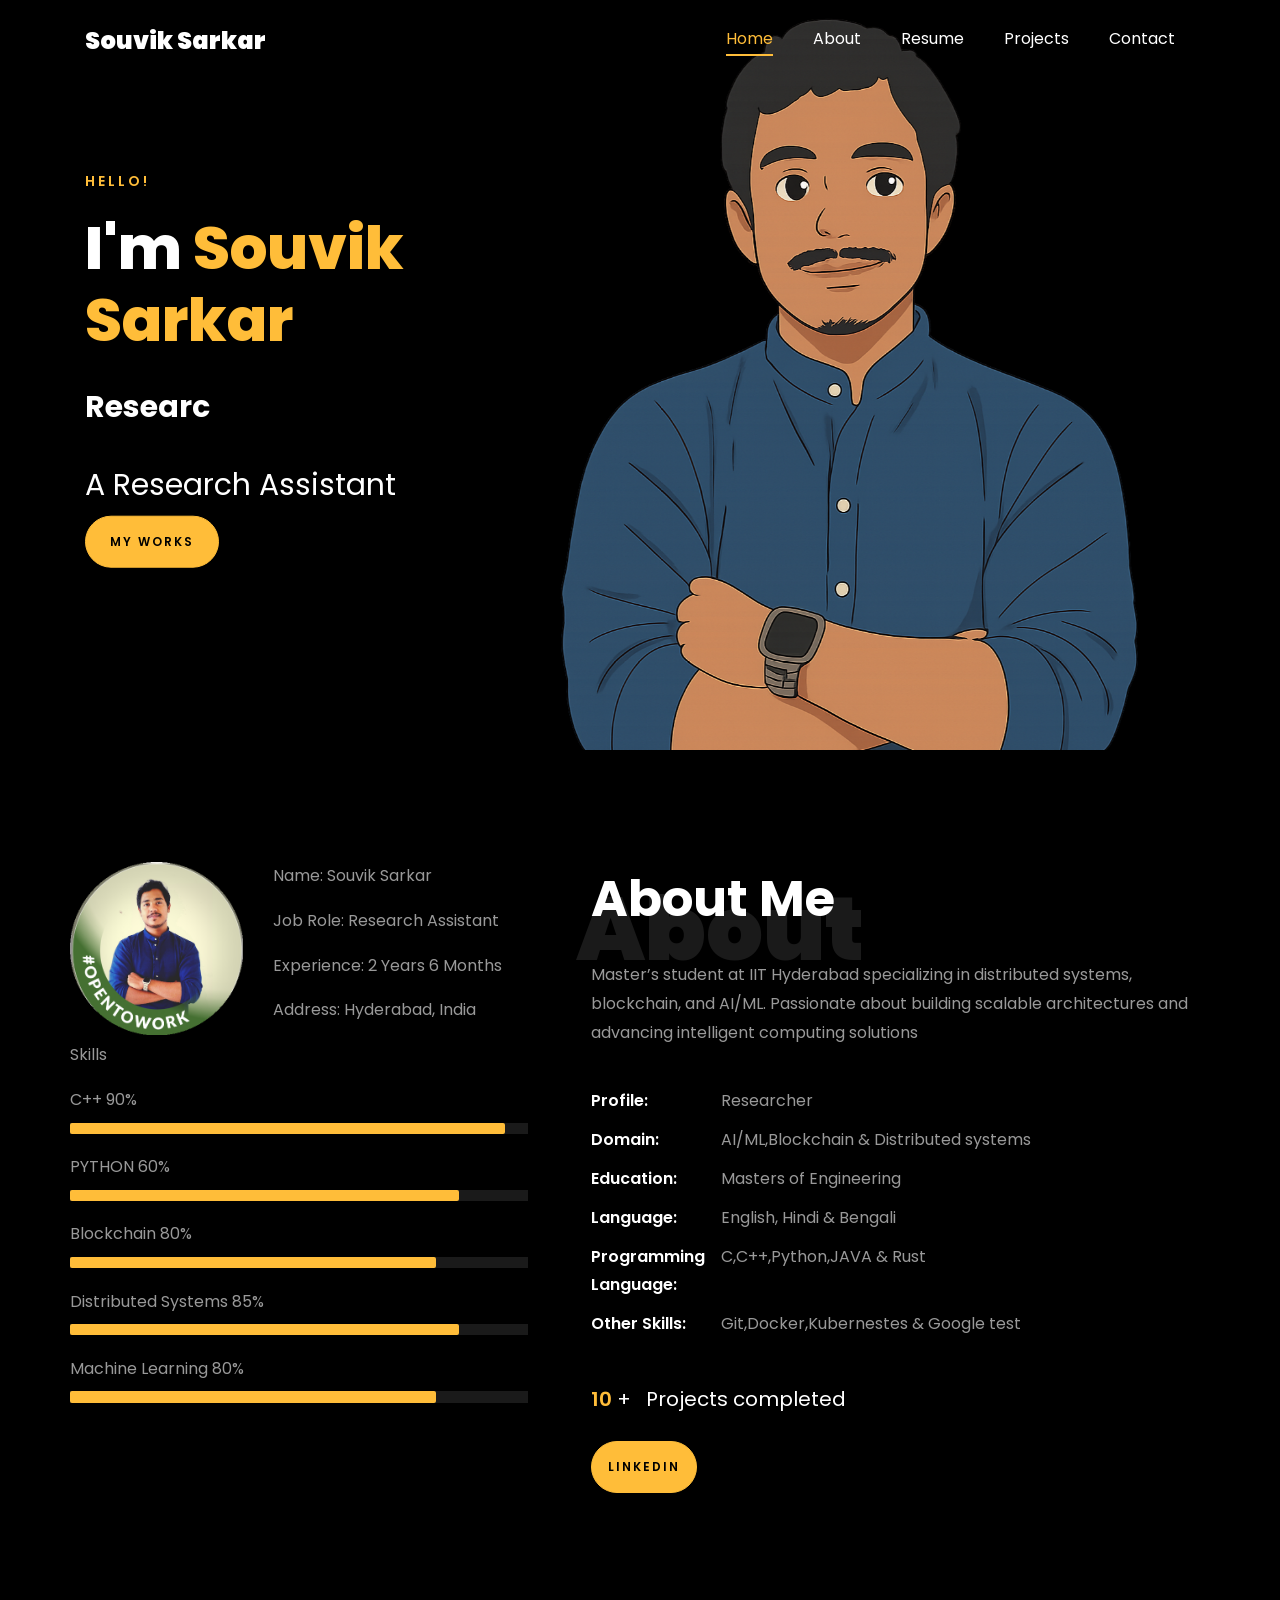
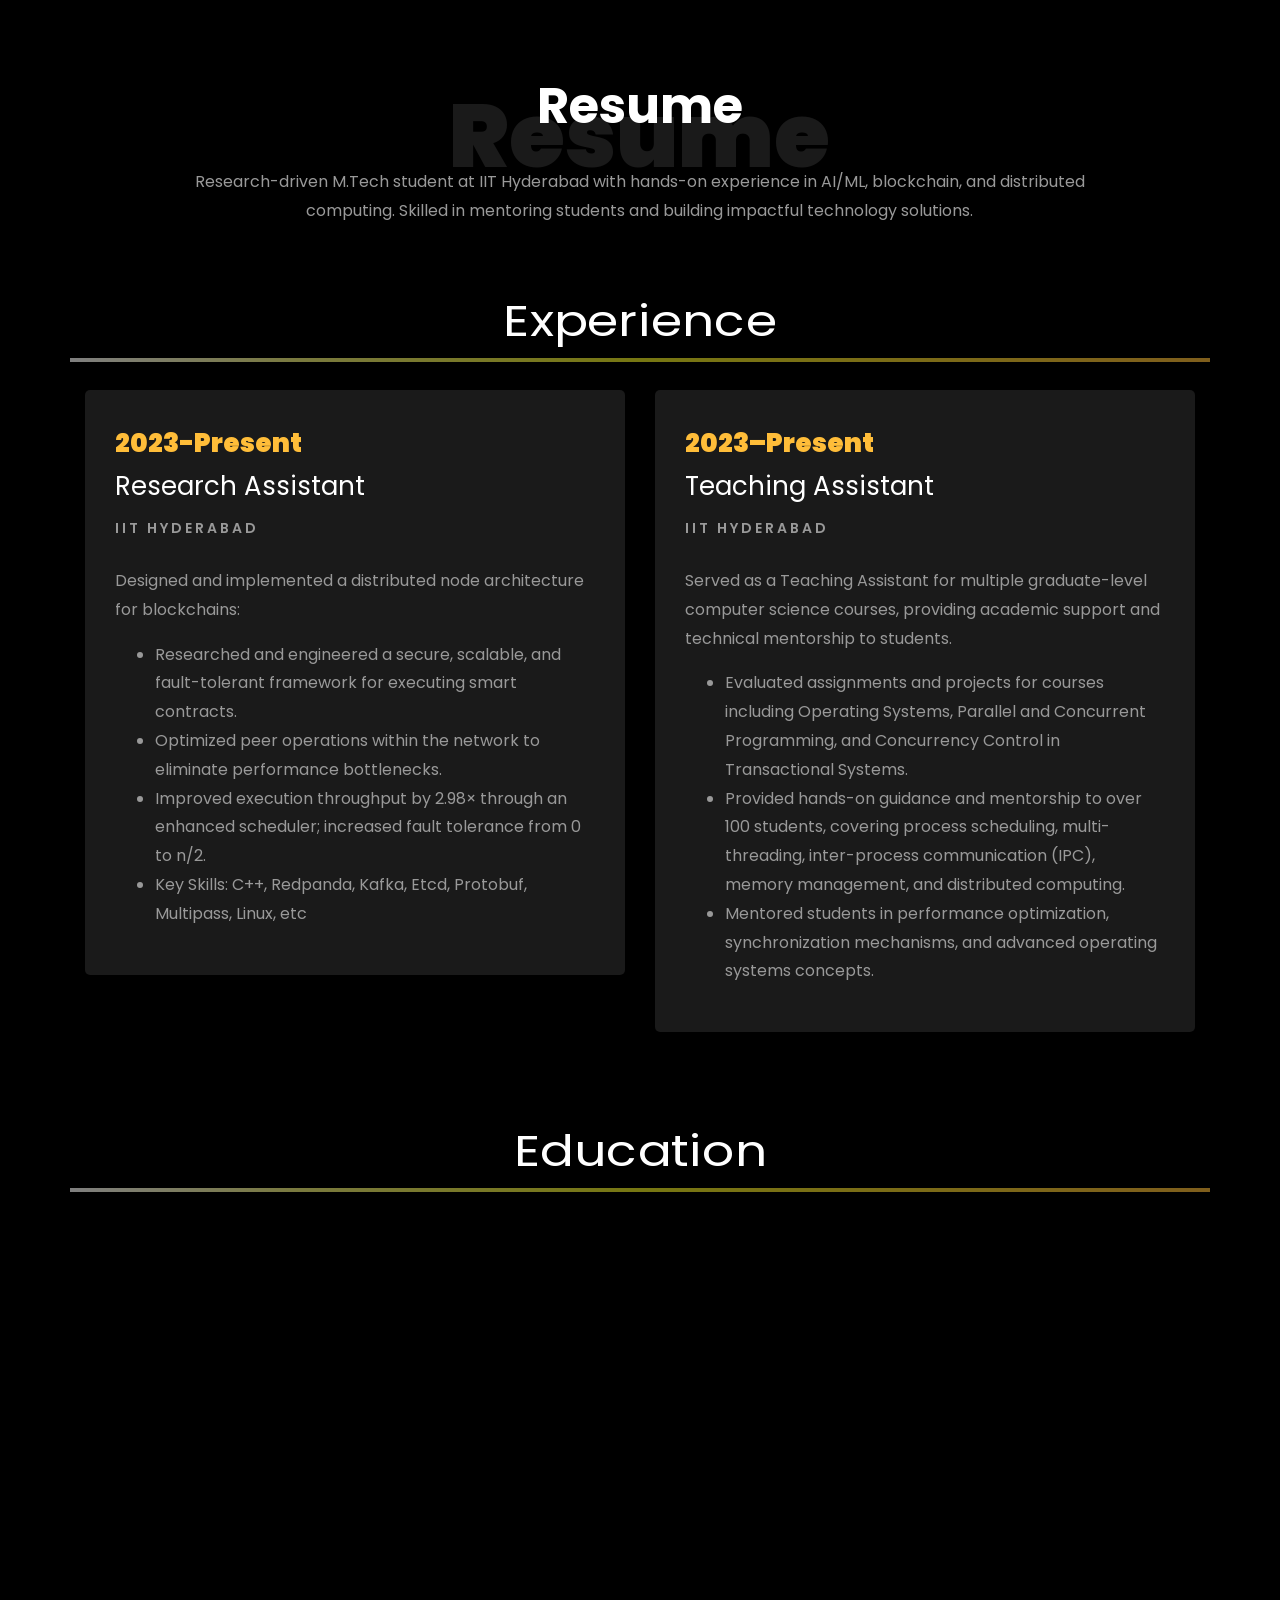
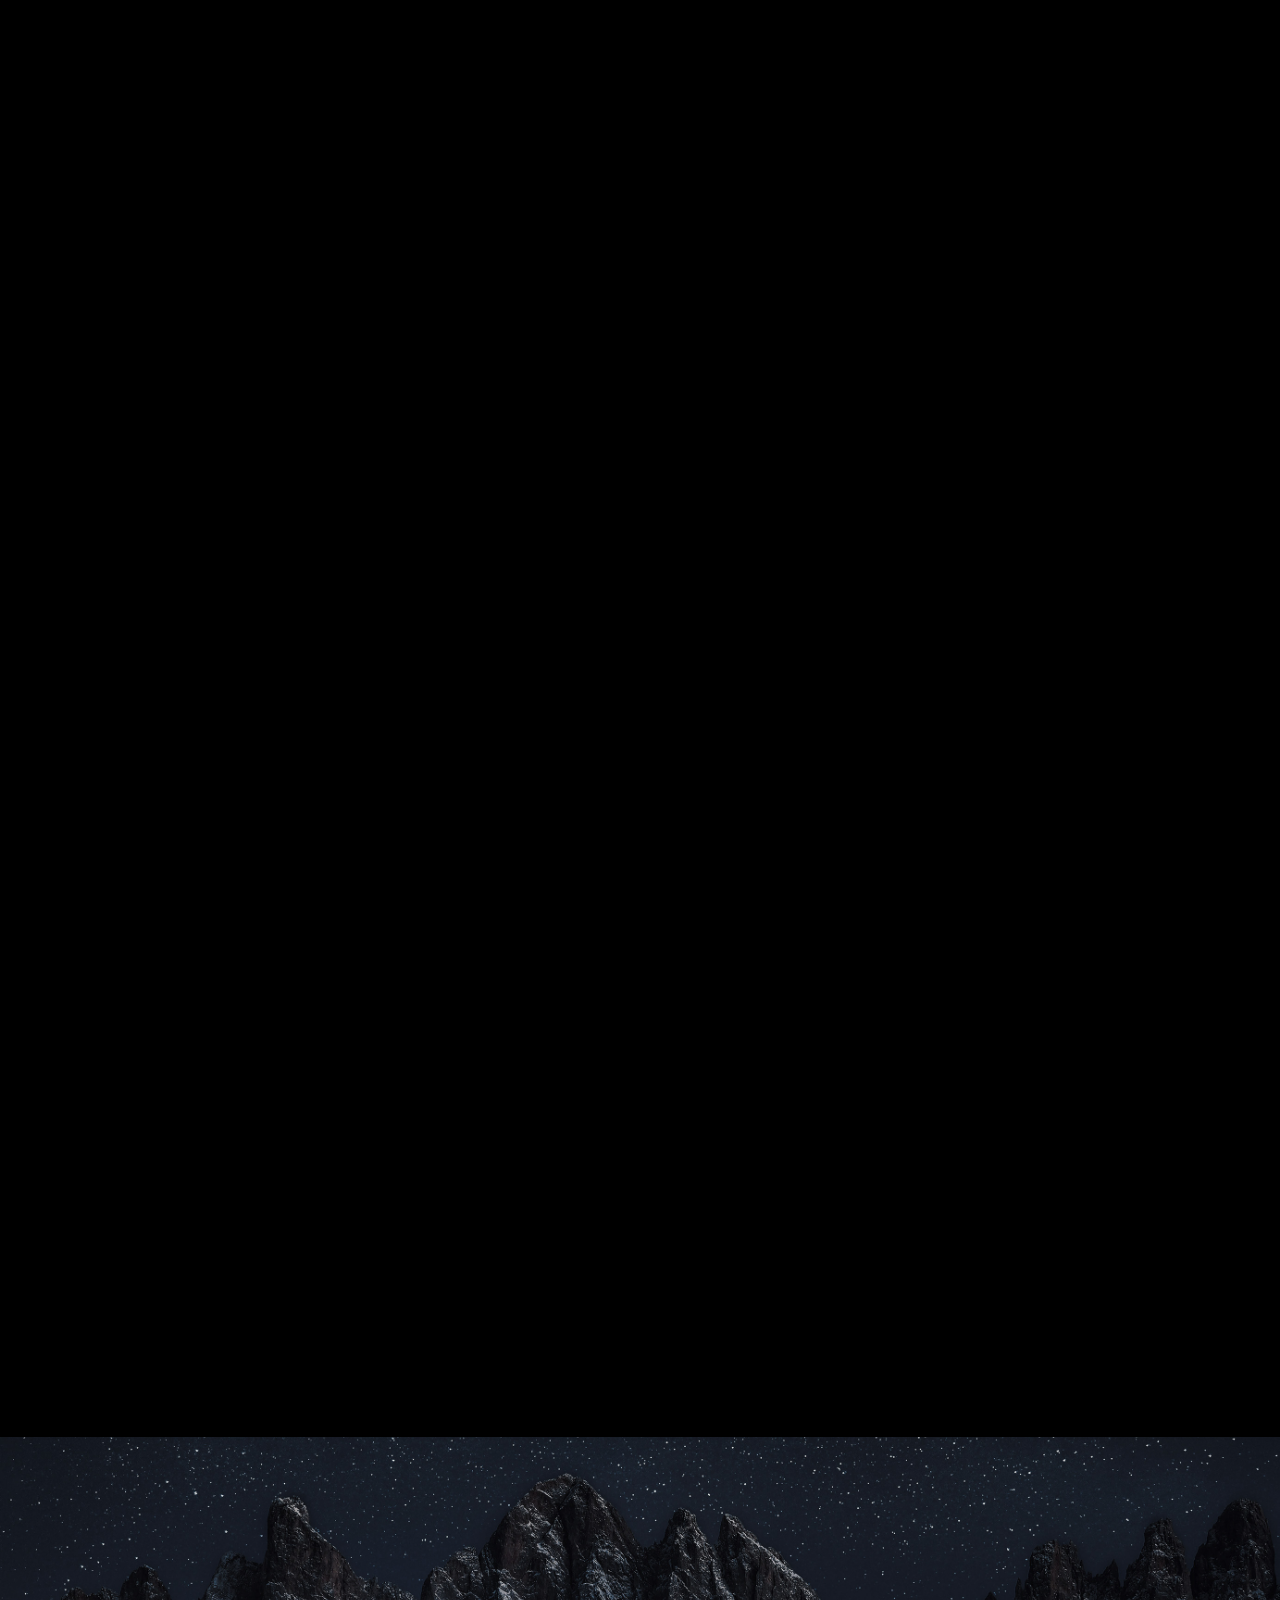
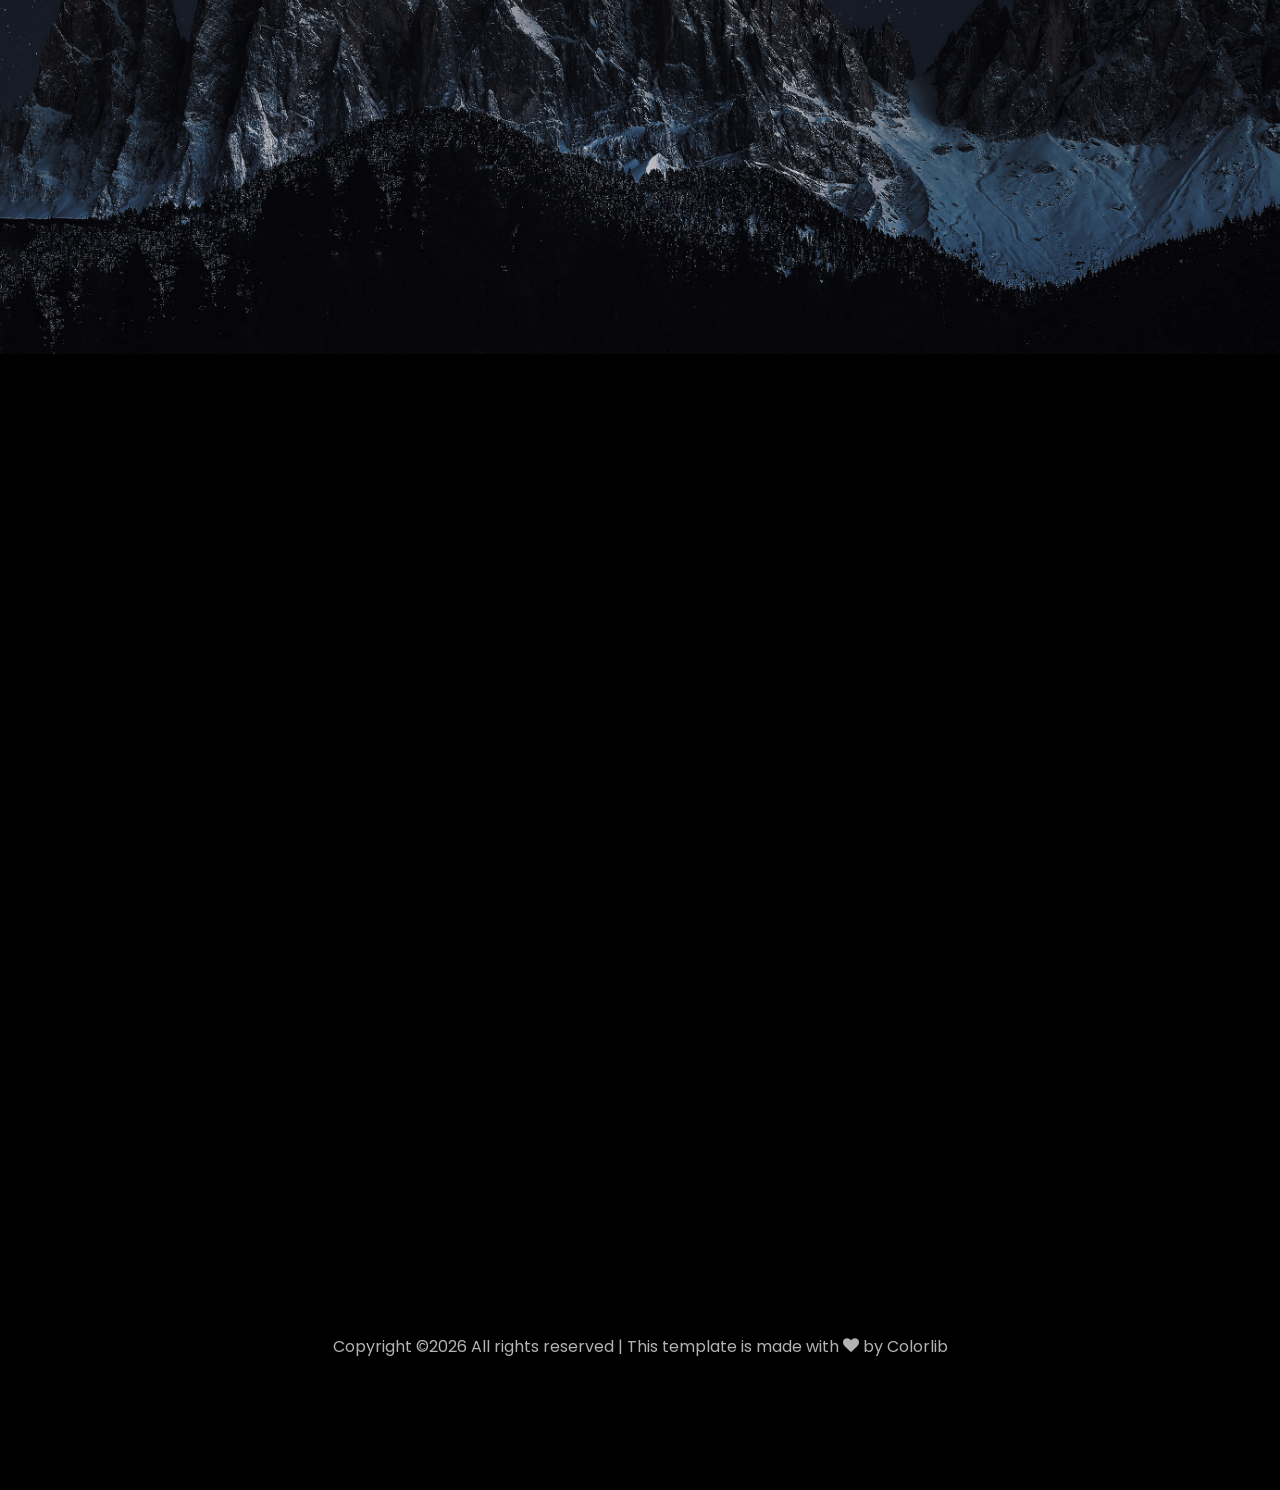
==== index.html @ 5711fe73 "initial commit" ====
<!DOCTYPE html>
<html lang="en">
  <head>
    <title>Rishabh Mishra Portfolio</title>
    <meta charset="utf-8">
    <meta name="viewport" content="width=device-width, initial-scale=1, shrink-to-fit=no">
    
    <link href="https://fonts.googleapis.com/css?family=Poppins:100,200,300,400,500,600,700,800,900" rel="stylesheet">

    <link rel="stylesheet" href="css/open-iconic-bootstrap.min.css">
    <link rel="stylesheet" href="css/animate.css">
    
    <link rel="stylesheet" href="css/owl.carousel.min.css">
    <link rel="stylesheet" href="css/owl.theme.default.min.css">
    <link rel="stylesheet" href="css/magnific-popup.css">

    <link rel="stylesheet" href="css/aos.css">

    <link rel="stylesheet" href="css/ionicons.min.css">
    
    <link rel="stylesheet" href="css/flaticon.css">
    <link rel="stylesheet" href="css/icomoon.css">
    <link rel="stylesheet" href="css/style.css">



<style>

/*======================================
//--//-->   ABOUT
======================================*/

.about-mf .box-shadow-full {
  padding-top: 4rem;
  padding-bottom: 4rem;
}

.about-mf .about-img {
  margin-bottom: 2rem;
}

.about-mf .about-img img {
  margin-left: 10px;
}


.skill-mf .progress {
  /* background-color: #cde1f8; */
  margin: .5rem 0 1.2rem 0;
  border-radius: 0;
  height: .7rem;
}

.skill-mf .progress .progress-bar {
  height: .7rem;
  background-color: #ffbd39;
}


/* Animation styles */
#typing-animation {
  position: relative;
  font-size: 30px;
  font-weight: bold;
  color: rgb(255, 255, 255);
  overflow: hidden;
  white-space: nowrap;
  animation: typing 3s steps(20, end) infinite;
}

#typing-animation:before {
  content: "";
  /* position: absolute; */
  top: 0;
  left: 0;
  width: 0;
  height: 100%;
  background-color: #ccc;
  animation: typing-cursor 0.5s ease-in-out infinite;
}

@keyframes typing {
  from {
    width: 0;
  }
  to {
    width: 100%;
  }
}

@keyframes typing-cursor {
  from {
    width: 5px;
  }
  to {
    width: 0;
  }
}


/* project image zoom effect */

.zoom-effect {
  overflow: hidden;
  transition: transform 0.3s ease-out;
}

.zoom-effect:hover {
  transform: scale(1.1);
}


</style>


  </head>
  <body data-spy="scroll" data-target=".site-navbar-target" data-offset="300">
	  
	  
    <nav class="navbar navbar-expand-lg navbar-dark ftco_navbar ftco-navbar-light site-navbar-target" id="ftco-navbar">
	    <div class="container">
	      <a class="navbar-brand" href="index.html">Souvik Sarkar</a>
	      <button class="navbar-toggler js-fh5co-nav-toggle fh5co-nav-toggle" type="button" data-toggle="collapse" data-target="#ftco-nav" aria-controls="ftco-nav" aria-expanded="false" aria-label="Toggle navigation">
	        <span class="oi oi-menu"></span> Menu
	      </button>

	      <div class="collapse navbar-collapse" id="ftco-nav">
	        <ul class="navbar-nav nav ml-auto">
	          <li class="nav-item"><a href="#home-section" class="nav-link"><span>Home</span></a></li>
	          <li class="nav-item"><a href="#about-section" class="nav-link"><span>About</span></a></li>
	          <li class="nav-item"><a href="#resume-section" class="nav-link"><span>Resume</span></a></li>
	          <li class="nav-item"><a href="#project-section" class="nav-link"><span>Projects</span></a></li>
	          <li class="nav-item"><a href="#contact-section" class="nav-link"><span>Contact</span></a></li>
	        </ul>
	      </div>
	    </div>
	  </nav>
	  <section id="home-section" class="hero">
		  <div class="home-slider  owl-carousel">
	       <div class="slider-item ">
	      	<div class="overlay"></div>
	         <div class="container">
	          <div class="row d-md-flex no-gutters slider-text align-items-end justify-content-end" data-scrollax-parent="true">
	          	<div class="one-third js-fullheight order-md-last img" style="background-image:url(images/de61e42d-cf0a-4b4a-b64c-a668945ed99e.png);">
	          	 <div class="overlay"></div>
	          	</div>
		          <div class="one-forth d-flex  align-items-center ftco-animate" data-scrollax=" properties: { translateY: '70%' }">
		          	<div class="text">
		          		<span class="subheading">Hello!</span>
			            <h1 class="mb-4 mt-3">I'm <span>Souvik Sarkar</span></h1>

						<!-- Element to contain animated typing -->
						<span id="typing-animation"></span>

						<script>

						// Initialize the typing animation
						const typingAnimationElement = document.getElementById('typing-animation');

						// Create an array of typing text
						const typingTexts = [
						'Student  ',
						'Researcher  ',
						'Teacher   ',
						];

						// Create a function to display the typing animation for a given text
						function playTypingAnimation(text) {
						// Loop through each character and add it to the element
						for (let i = 0; i < text.length; i++) {
							setTimeout(() => {
							typingAnimationElement.textContent += text[i];
							}, i * 200); // Increase the delay to slow down the typing animation
						}

						// Once the animation is complete, reset the text and start over
						setTimeout(() => {
							typingAnimationElement.textContent = '';
							playTypingAnimation(typingTexts[(typingTexts.indexOf(text) + 1) % typingTexts.length]);
						}, text.length * 200);
						}

						// Start the typing animation loop
						playTypingAnimation(typingTexts[0]);

						</script>

						<br>
						<br>
			            <h2>A Research Assistant</h2>
						<!-- <h2 class="d-flex" style="margin-bottom: 0">With over 5 years of experience</h2> -->
						<!-- <br> -->
			            <p><a href="https://github.com/Souvik708" class="btn btn-primary py-3 px-4">My works</a></p>
		            </div>
		          </div>
	        	</div>
	        </div>
	      </div>
		</div>
    </section>



    <section class="ftco-about img ftco-section ftco-no-pb" id="about-section">
    	<div class="container">
			<div class="row">
				<div class="row d-flex align-items-stretch">
				<!-- <div class="row d-flex"> -->
					<div class="col-md-6 col-lg-5 d-flex">
						<div class="img-about img d-flex align-items-stretch">
							<div class="overlay">
								<div class="row">
									<div class="col-sm-6 col-md-5">
									  <div class="about-img">
										<img src="images/circular_output.png" class="img-fluid rounded b-shadow-a" alt="">
									  </div>
									</div>
									<!-- Details next to profile image -->
									<div class="col-sm-6 col-md-7">
									  <div class="about-info">
										<p><span class="title-s">Name: </span> <span>Souvik Sarkar</span></p>
										<p><span class="title-s">Job Role: </span> <span>Research Assistant</span></p>
										<p><span class="title-s">Experience: </span> <span>2 Years 6 Months</span></p>
										<p><span class="title-s">Address: </span> <span>Hyderabad, India</span></p>
									  </div>
									</div>
								  </div>

								<div class="skill-mf">
									<p class="title-s">Skills</p>
									<span>C++</span> <span class="pull-right">90%</span>
									<div class="progress">
										<div class="progress-bar" role="progressbar" style="width: 95%;" aria-valuenow="95" aria-valuemin="0"
											aria-valuemax="100"></div>
									</div>
									
									<span>PYTHON</span> <span class="pull-right">60%</span>
									<div class="progress">
										<div class="progress-bar" role="progressbar" style="width: 85%" aria-valuenow="85" aria-valuemin="0"
											aria-valuemax="100"></div>
									</div>
									
									<span>Blockchain</span> <span class="pull-right">80%</span>
									<div class="progress">
										<div class="progress-bar" role="progressbar" style="width: 80%" aria-valuenow="90" aria-valuemin="0"
											aria-valuemax="100"></div>
									</div>
									
									<span>Distributed Systems</span> <span class="pull-right">85%</span>
									<div class="progress">
										<div class="progress-bar" role="progressbar" style="width: 85%" aria-valuenow="85" aria-valuemin="0"
											aria-valuemax="100"></div>
									</div>
									
									<span>Machine Learning</span> <span class="pull-right">80%</span>
									<div class="progress">
										<div class="progress-bar" role="progressbar" style="width: 80%" aria-valuenow="80" aria-valuemin="0"
											aria-valuemax="100"></div>
									</div>
								</div>
							</div>
						</div>
					</div>
					
					<div class="col-md-6 col-lg-7 pl-lg-5 pb-5">
						<div class="row justify-content-start pb-3">
							<div class="col-md-12 heading-section ftco-animate">
								
								<h1 class="big">About</h1>
								<h2 class="mb-4">About Me</h2>
								
								<p>Master’s student at IIT Hyderabad specializing in distributed systems, blockchain, and AI/ML. 
									Passionate about building scalable architectures and advancing intelligent computing solutions</p>
								<ul class="about-info mt-4 px-md-0 px-2">
									<li class="d-flex"><span>Profile:</span> <span>Researcher </span></li>
									<li class="d-flex"><span>Domain:</span> <span>AI/ML,Blockchain &amp; Distributed systems</span></li>
									<li class="d-flex"><span>Education:</span> <span>Masters of Engineering</span></li>
									<li class="d-flex"><span>Language:</span> <span>English, Hindi &amp; Bengali</span></li>
									<li class="d-flex"><span>Programming Language:</span> <span>C,C++,Python,JAVA &amp; Rust</span></li>
									<li class="d-flex"><span>Other Skills:</span> <span>Git,Docker,Kubernestes &amp; Google test</span></li>
									<!-- <li class="d-flex"><span>Interest:</span> <span>Traveling, Travel Photography, Teaching</span></li> -->
									
								</ul>
							</div>
						</div>


						<div class="counter-wrap ftco-animate d-flex mt-md-3">
							<div class="text">
								<p class="mb-4">
									<span class="number" data-number="30">0</span> <span>+</span>
									<span>&nbsp; Projects completed</span>
								</p>
								<p><a href="https://www.linkedin.com/in/rishabhnmishra/" class="btn btn-primary py-3 px-3">LinkedIn</a></p>
							</div>
						</div>
					</div>
				</div>
			</div>
		</div>
    </section>



	
    <section class="ftco-section ftco-no-pb" id="resume-section">
    	<div class="container">
    		<div class="row justify-content-center pb-5">
          <div class="col-md-10 heading-section text-center ftco-animate">
          	<h1 class="big big-2">Resume</h1>
            <h2 class="mb-4">Resume</h2>
            <p>Research-driven M.Tech student at IIT Hyderabad with hands-on experience in AI/ML, blockchain, and distributed computing. Skilled in mentoring students and building impactful technology solutions.</p>
          </div>
        </div>

		<div class="row">
			<h1 class="big-4">Experience</h1>
			<div class="underline"></div>
		</div>
		<br>
		
		<div class="row">
				<div class="col-md-6">
					<div class="resume-wrap ftco-animate">
						<span class="date">2023-Present</span>
						<h2>Research Assistant</h2>
						<span class="position">IIT Hyderabad</span>
						<p class="mt-4">Designed and implemented a distributed node architecture for blockchains: 
							<ul>
								<li>Researched and engineered a secure, scalable, and fault-tolerant framework for executing smart contracts.</li>
								<li>Optimized peer operations within the network to eliminate performance bottlenecks.</li>
								<li>Improved execution throughput by 2.98× through an enhanced scheduler; increased fault tolerance from 0 to n/2.</li>
								<li>Key Skills: C++, Redpanda, Kafka, Etcd, Protobuf, Multipass, Linux, etc</li>
							</ul>
						</p>
					</div>

				</div>

				<div class="col-md-6">
					<div class="resume-wrap ftco-animate">
						<span class="date">2023–Present</span>
						<h2>Teaching Assistant</h2>
						<span class="position">IIT Hyderabad</span>
						<p class="mt-4">
						  Served as a Teaching Assistant for multiple graduate-level computer science courses, providing academic support and technical mentorship to students.
						  <ul>
							<li>Evaluated assignments and projects for courses including Operating Systems, Parallel and Concurrent Programming, and Concurrency Control in Transactional Systems.</li>
							<li>Provided hands-on guidance and mentorship to over 100 students, covering process scheduling, multi-threading, inter-process communication (IPC), memory management, and distributed computing.</li>
							<li>Mentored students in performance optimization, synchronization mechanisms, and advanced operating systems concepts.</li>
						  </ul>
						</p>
					  </div>

				</div>
			</div>

		<br>
		<br>

		<div class="row">
			<h1 class="big-4">Education</h1>
			<div class="underline"></div>
		</div>
		<br>
		
			<div class="row">
    			<div class="col-md-6">
    				<div class="resume-wrap ftco-animate">
    					<span class="date">2023-Present</span>
    					<h2>Master of Engineering</h2>
    					<span class="position">IIT Hyderabad</span>
    					<p class="mt-4">Grade: 8.56</p>
    				</div>
    			</div>

    			<div class="col-md-6">
    				<div class="resume-wrap ftco-animate">
    					<span class="date">2018-2022</span>
    					<h2>Bachelor of Engineering</h2>
    					<span class="position">College of Engineering and Management,Kolaghat</span>
    					<p class="mt-4">Grade: 8.81</p>
    				</div>
				</div>
    		</div>

    		<div class="row justify-content-center mt-5">
    			<div class="col-md-6 text-center ftco-animate">
    				<p><a href="https://drive.google.com/drive/u/0/folders/1ifLXo5T909lkzysosNxT42clPBA8Pxtm" class="btn btn-primary py-4 px-5">Download CV</a></p>
    			</div>
    		</div>
    	</div>
    </section>

   

    <section class="ftco-section" id="project-section">
      <div class="container">
        <div class="row justify-content-center mb-5 pb-5">
          <div class="col-md-7 heading-section text-center ftco-animate">
            <h1 class="big big-2">Projects</h1>
            <h2 class="mb-4">Projects</h2>
            <p>Below are the sample Data Analytics projects on SQL, Python, Power BI & ML.</p>
          </div>
        </div>
        <div class="row d-flex">
          <div class="col-md-4 d-flex ftco-animate">
          	<div class="blog-entry justify-content-end">
              <a href="https://github.com/rishabhnmishra/SQL_Music_Store_Analysis/blob/main/Music_Store_Query.sql" class="block-20 zoom-effect" style="background-image: url('images/proj_1.jpg');">
              </a>
              <div class="text mt-3 float-right d-block">

                <h3 class="heading"><a href="https://github.com/rishabhnmishra/SQL_Music_Store_Analysis/blob/main/Music_Store_Query.sql">Digital Music Store Data Analysis using SQL</a></h3>
                <p>Analyzed music store data using advanced SQL queires to identify gaps and increase the business growth.</p>
              </div>
            </div>
          </div>
          <div class="col-md-4 d-flex ftco-animate">
          	<div class="blog-entry justify-content-end">
              <a href="https://github.com/rishabhnmishra/Python_Diwali_Sales_Analysis/blob/main/Diwali_Sales_Analysis.ipynb" class="block-20 zoom-effect" style="background-image: url('images/proj_2.jpg');">
              </a>
              <div class="text mt-3 float-right d-block">

                <h3 class="heading"><a href="https://github.com/rishabhnmishra/Python_Diwali_Sales_Analysis/blob/main/Diwali_Sales_Analysis.ipynb">Data Analysis using Python Project for Beginners</a></h3>
                <p>Performed exploratory data analysis on diwali sales data using Python to improve the customer experience.</p>
              </div>
            </div>
          </div>
          <div class="col-md-4 d-flex ftco-animate">
          	<div class="blog-entry">
              <a href="https://github.com/rishabhnmishra/Madhav_Store_Analysis_PowerBI/blob/main/Madhav%20Store%20dashboard.jpg" class="block-20 zoom-effect" style="background-image: url('images/proj_3.jpg');">
              </a>
              <div class="text mt-3 float-right d-block">

                <h3 class="heading"><a href="https://github.com/rishabhnmishra/Madhav_Store_Analysis_PowerBI/blob/main/Madhav%20Store%20dashboard.jpg">Power BI Sales dashboard Project for Beginners</a></h3>
                <p>Designed a power bi dashboard for Madhav Store to track and analyze the online sales data acorss India.</p>
              </div>
            </div>
          </div>
        </div>
	<br>
		<!-- added justify-content-center to center align the last two projects -->
		<div class="row d-flex justify-content-center">  
			<div class="col-md-4 d-flex ftco-animate">
				<div class="blog-entry justify-content-end">
				<a href="https://github.com/rishabhnmishra/sales_forecasting/tree/main" class="block-20 zoom-effect" style="background-image: url('images/proj_4.jpg');">
				</a>
				<div class="text mt-3 float-right d-block">
  
				  <h3 class="heading"><a href="https://github.com/rishabhnmishra/sales_forecasting/tree/main">Sales Forecast- Time Series Forecasting</a></h3>
				  <p>Used multiple machine learning models to forecast sales (retail store) and performed time series analysis.</p>
				</div>
			  </div>
			</div>
			<div class="col-md-4 d-flex ftco-animate">
				<div class="blog-entry justify-content-end">
				<a href="https://github.com/rishabhnmishra/customer_segmentation/blob/main/Customer_Segmentation-final.ipynb" class="block-20 zoom-effect" style="background-image: url('images/proj_5.jpg');">
				</a>
				<div class="text mt-3 float-right d-block">
  
				  <h3 class="heading"><a href="https://github.com/rishabhnmishra/customer_segmentation/blob/main/Customer_Segmentation-final.ipynb">Customer Segmentation using clustering model</a></h3>
				  <p>Developed a ML model to give various recommendations of financial products &amp; services on target customer groups.</p>
				</div>
			  </div>
			</div>
		 </div>
	  </div>
    </section>

	<section class="ftco-section ftco-no-pt ftco-no-pb ftco-counter img" id="section-counter">
      <div class="container">
		<div class="row d-md-flex align-items-center">
          <div class="col-md d-flex justify-content-center counter-wrap ftco-animate">
            <div class="block-18">
              <div class="text">
                <strong class="number" data-number="20">0</strong>
                <span>Achievements</span>
              </div>
            </div>
          </div>
          <div class="col-md d-flex justify-content-center counter-wrap ftco-animate">
            <div class="block-18">
              <div class="text">
                <strong class="number" data-number="30">0</strong>
                <span>Projects</span>
              </div>
            </div>
          </div>
          <div class="col-md d-flex justify-content-center counter-wrap ftco-animate">
            <div class="block-18">
              <div class="text">
                <strong class="number" data-number="1000">0</strong>
                <span>Mentored Students</span>
              </div>
            </div>
          </div>
          <div class="col-md d-flex justify-content-center counter-wrap ftco-animate">
            <div class="block-18">
              <div class="text">
                <strong class="number" data-number="500">0</strong>
                <span>Cups of coffee</span>
              </div>
            </div>
          </div>
        </div>
      </div>
	
	  <div class="ftco-section ftco-hireme img margin-top" style="background-image: url(images/bg_1.jpg)">
			<!-- <div class="container"> -->
				<div class="row justify-content-center">
					<div class="col-md-7 ftco-animate text-center">
						<h2>More projects on<span> Github  </span> </h2>
						<div class="heading"> <h4> I love to solve business problems &amp; uncover hidden data stories </h4>
						<br>
						<p><a href="https://github.com/rishabhnmishra" class="btn btn-primary py-3 px-5">GitHub</a></p>
						</div>
					</div>
				</div>
			<!-- </div> -->
		</div>
	</section>



    <section class="ftco-section contact-section ftco-no-pb" id="contact-section">
      <div class="container">
      	<div class="row justify-content-center mb-5 pb-3">
          <div class="col-md-7 heading-section text-center ftco-animate">
            <h1 class="big big-2">Contact</h1>
            <h2 class="mb-4">Contact Me</h2>
            <p>Below are the details to reach out to me!</p>
          </div>
        </div>

        <div class="row d-flex contact-info mb-5">
          <div class="col-md-6 col-lg-3 d-flex ftco-animate">
          	<div class="align-self-stretch box p-4 text-center">
          		<div class="icon d-flex align-items-center justify-content-center">
          			<span class="icon-map-signs"></span>
          		</div>
          		<h3 class="mb-4">Address</h3>
	            <p>Bengaluru, India</p>
	          </div>
          </div>
          <div class="col-md-6 col-lg-3 d-flex ftco-animate">
          	<div class="align-self-stretch box p-4 text-center">
          		<div class="icon d-flex align-items-center justify-content-center">
          			<span class="icon-phone2"></span>
          		</div>
          		<h3 class="mb-4">Contact Number</h3>
	            <p><a href="tel://0101010101">+ 0 101 0101 101</a></p>
	          </div>
          </div>
          <div class="col-md-6 col-lg-3 d-flex ftco-animate">
          	<div class="align-self-stretch box p-4 text-center">
          		<div class="icon d-flex align-items-center justify-content-center">
          			<span class="icon-paper-plane"></span>
          		</div>
          		<h3 class="mb-4">Email Address</h3>
	            <p><a href="mailto:info@yoursite.com">conctact@domainname.com</a></p>
	          </div>
          </div>
          <div class="col-md-6 col-lg-3 d-flex ftco-animate">
          	<div class="align-self-stretch box p-4 text-center">
          		<div class="icon d-flex align-items-center justify-content-center">
          			<span class="icon-globe"></span>
          		</div>
          		<h3 class="mb-4">Download Resume</h3>
	            <p><a href="#">resumelink</a></p>
	          </div>
          </div>

		  <div class="container">
			<br>
			<br>
			<div class="row justify-content-center">
				<div class="col-md-7 ftco-animate text-center">
					<h2>Have a<span> Question?  </span> <a href="https://forms.gle/uLaTShUKXraAvHJ77" class="btn btn-primary py-3 px-5">Click Here</a> </h2>
				</div>
			</div>
				<br>
					<ul class="ftco-footer-social list-unstyled d-flex justify-content-center align-items-center mb-0">
					  <li class="ftco-animate normal-txt">Find me on  </li>
					  <li class="ftco-animate"><a href="https://www.youtube.com/@RishabhMishraOfficial"><span class="icon-youtube"></span></a></li>
					  <li class="ftco-animate"><a href="https://www.linkedin.com/in/rishabhnmishra/"><span class="icon-linkedin"></span></a></li>  
					  <li class="ftco-animate"><a href="https://twitter.com/rishabhnmishra"><span class="icon-twitter"></span></a></li>
					  <li class="ftco-animate"><a href="https://twitter.com/rishabhnmishra"><span class="icon-facebook"></span></a></li>
				      <li class="ftco-animate"><a href="https://www.instagram.com/rishabhnmishra/"><span class="icon-instagram"></span></a></li>
					</ul>
				<br>
		   </div>
   </div>
 </section>


 
	
    <footer class="ftco-footer ftco-section">
		<div class="container">
		  <div class="row">
			<div class="col-md-12 text-center">
  
			  <p><!-- Link back to Colorlib can't be removed. Template is licensed under CC BY 3.0. -->
	Copyright &copy;<script>document.write(new Date().getFullYear());</script> All rights reserved | This template is made with <i class="icon-heart color-danger" aria-hidden="true"></i> by <a href="https://colorlib.com" target="_blank">Colorlib</a>
	<!-- Link back to Colorlib can't be removed. Template is licensed under CC BY 3.0. --></p>
			</div>
		  </div>
		</div>
	  </footer>


  <!-- loader -->
  <div id="ftco-loader" class="show fullscreen"><svg class="circular" width="48px" height="48px"><circle class="path-bg" cx="24" cy="24" r="22" fill="none" stroke-width="4" stroke="#eeeeee"/><circle class="path" cx="24" cy="24" r="22" fill="none" stroke-width="4" stroke-miterlimit="10" stroke="#F96D00"/></svg></div>


  <script src="js/jquery.min.js"></script>
  <script src="js/jquery-migrate-3.0.1.min.js"></script>
  <script src="js/popper.min.js"></script>
  <script src="js/bootstrap.min.js"></script>
  <script src="js/jquery.easing.1.3.js"></script>
  <script src="js/jquery.waypoints.min.js"></script>
  <script src="js/jquery.stellar.min.js"></script>
  <script src="js/owl.carousel.min.js"></script>
  <script src="js/jquery.magnific-popup.min.js"></script>
  <script src="js/aos.js"></script>
  <script src="js/jquery.animateNumber.min.js"></script>
  <script src="js/scrollax.min.js"></script>
  
  <script src="js/main.js"></script>
    
  </body>
</html>
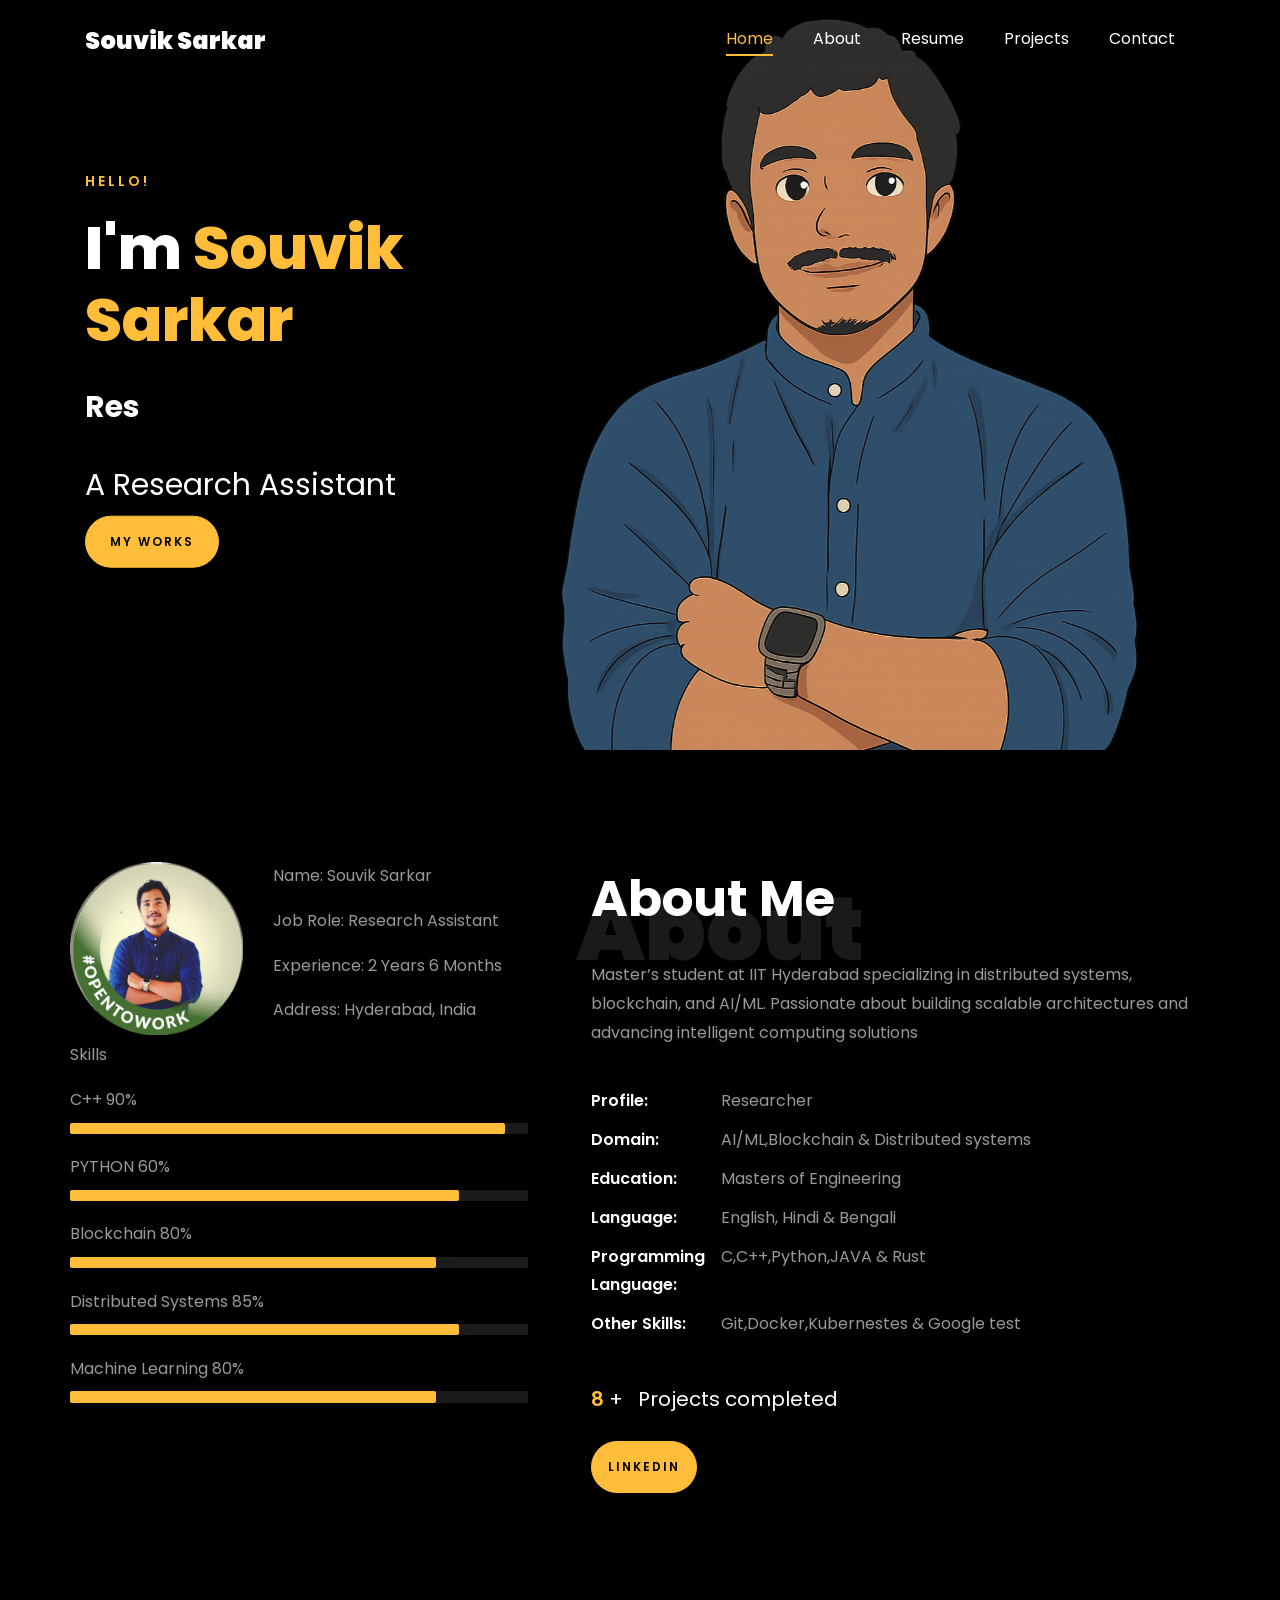
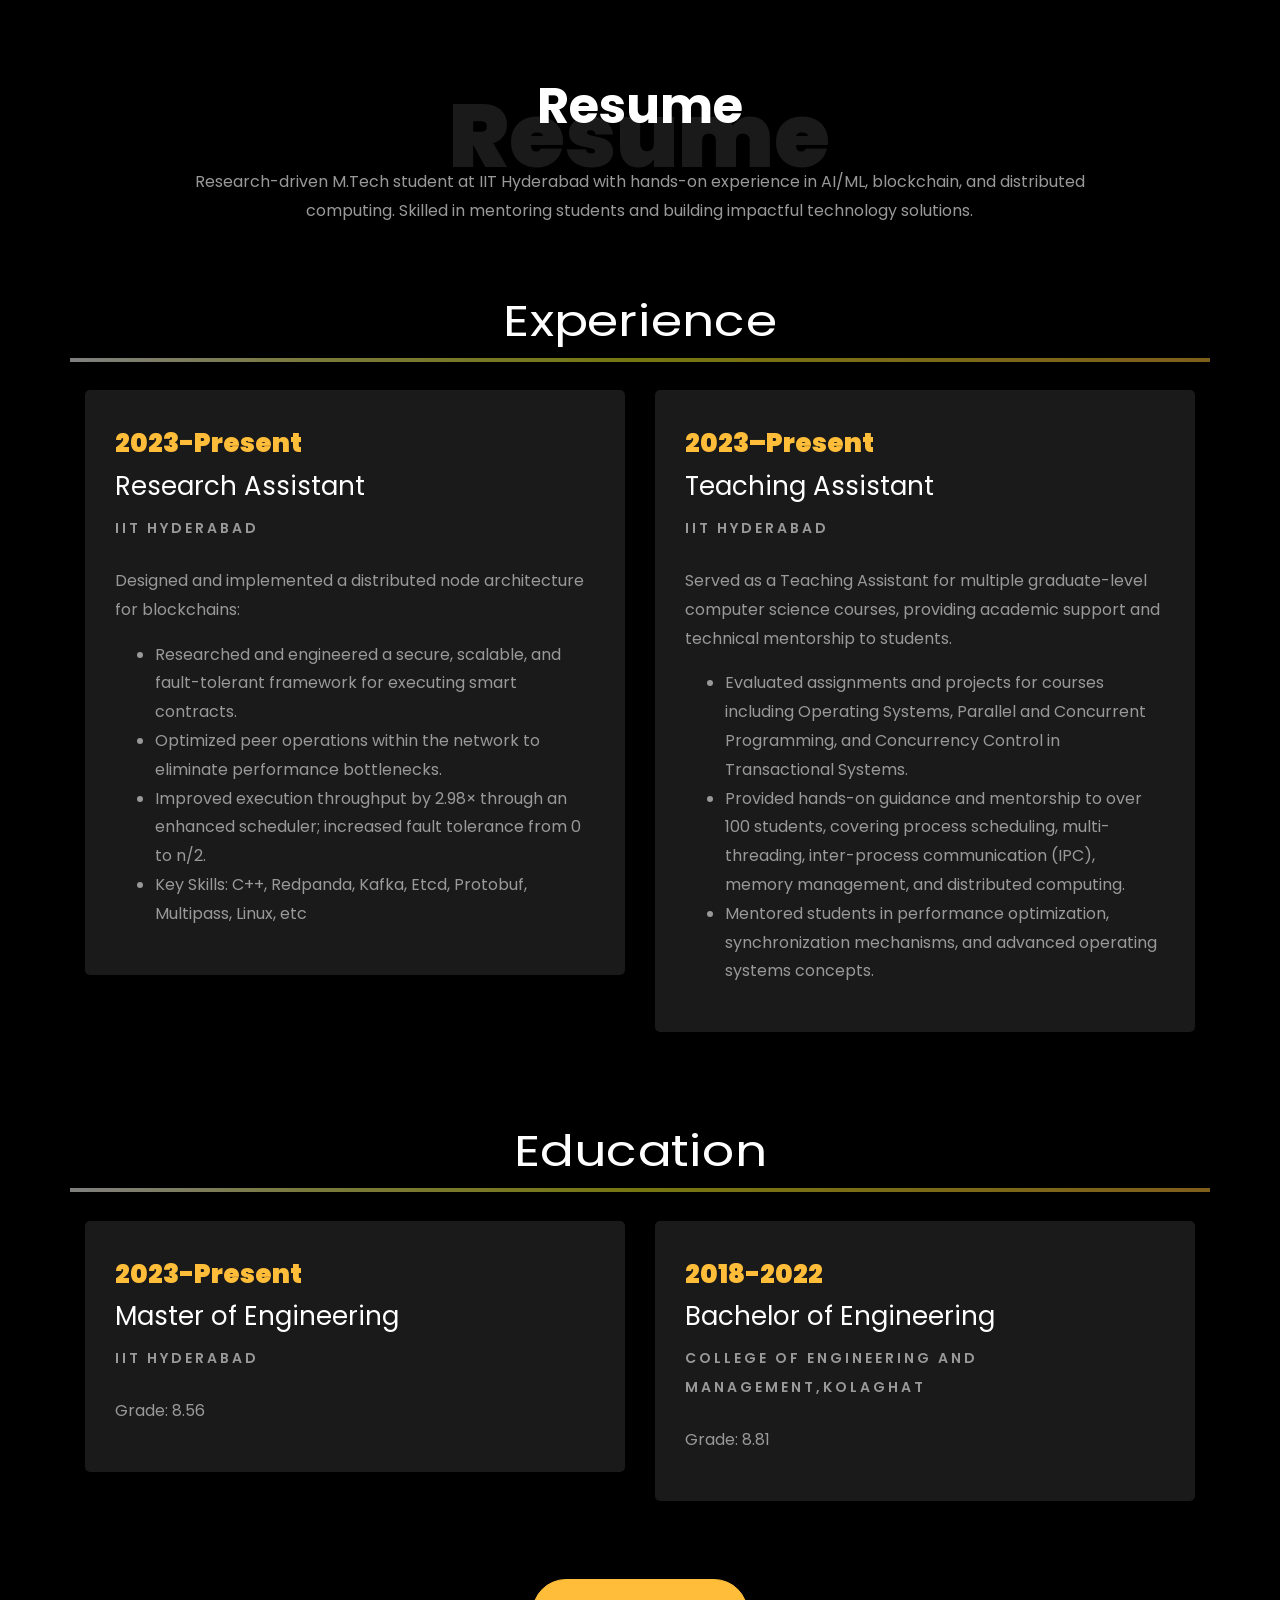
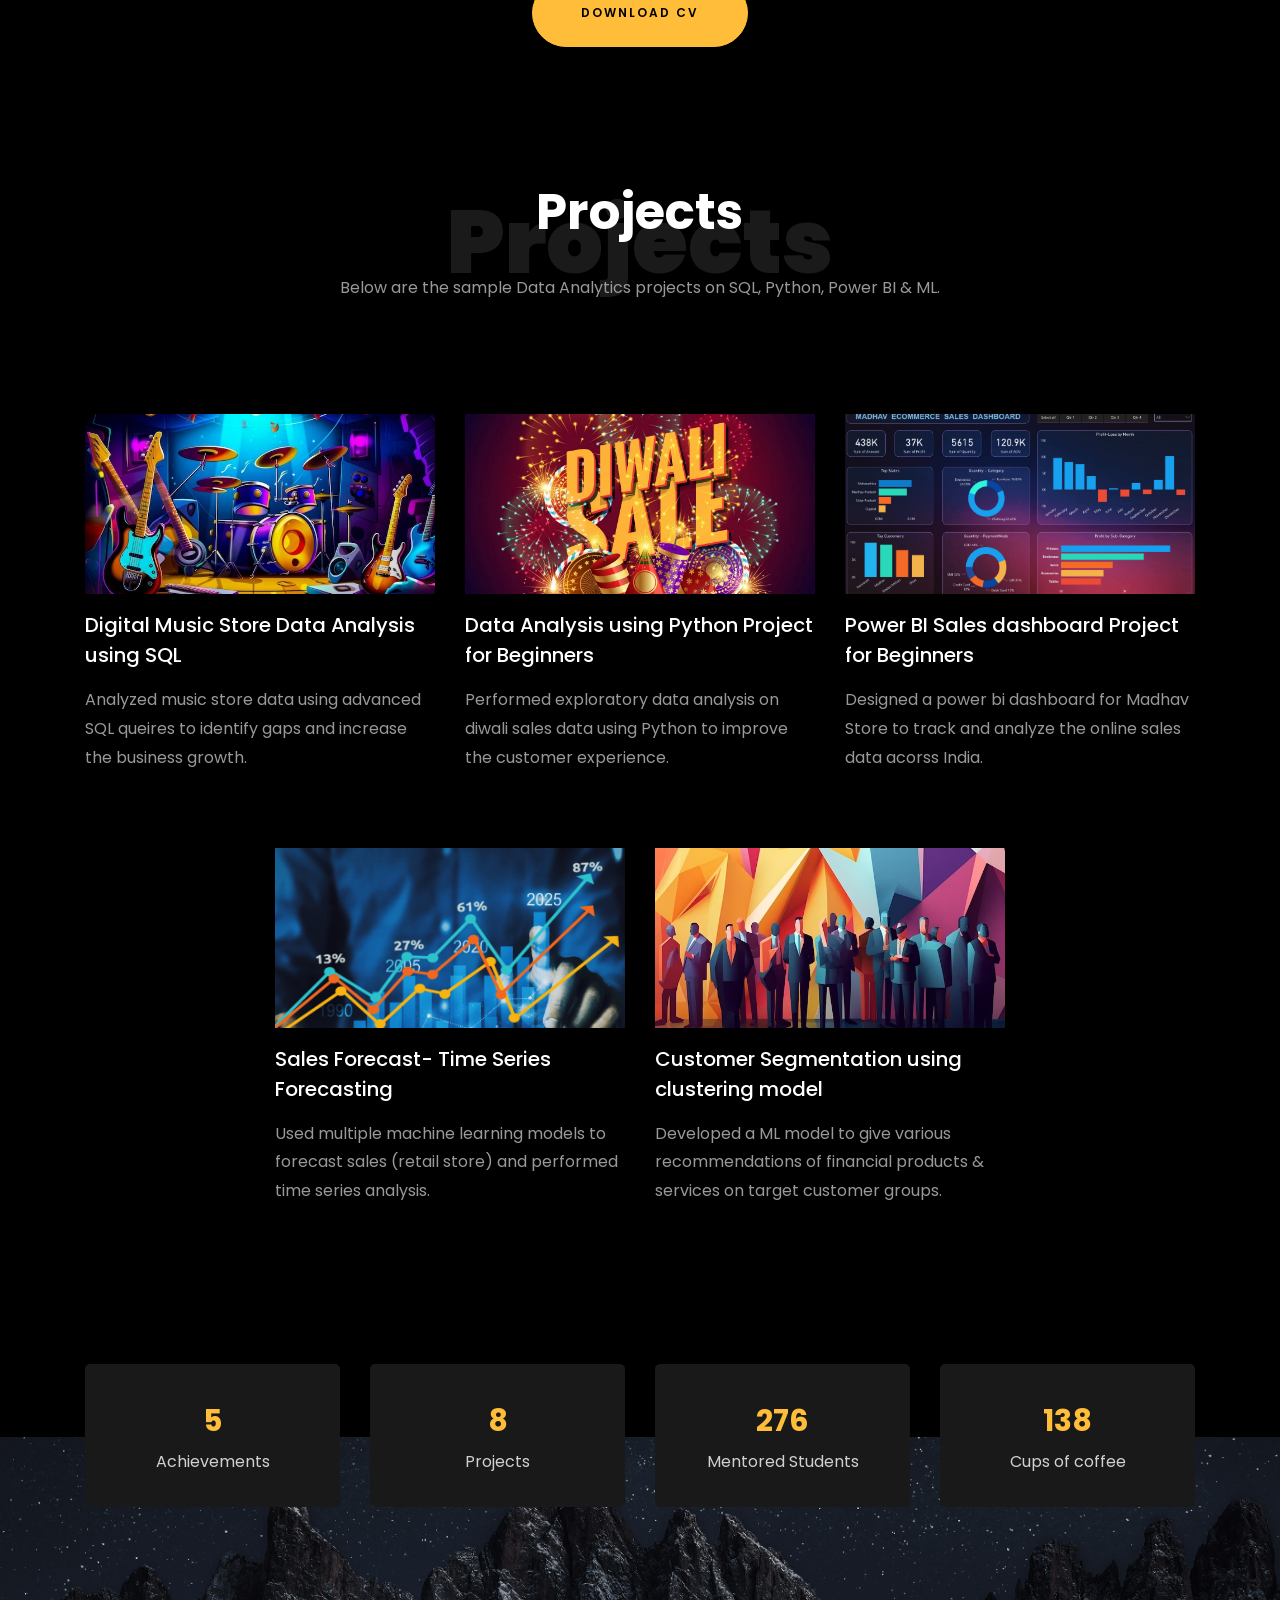
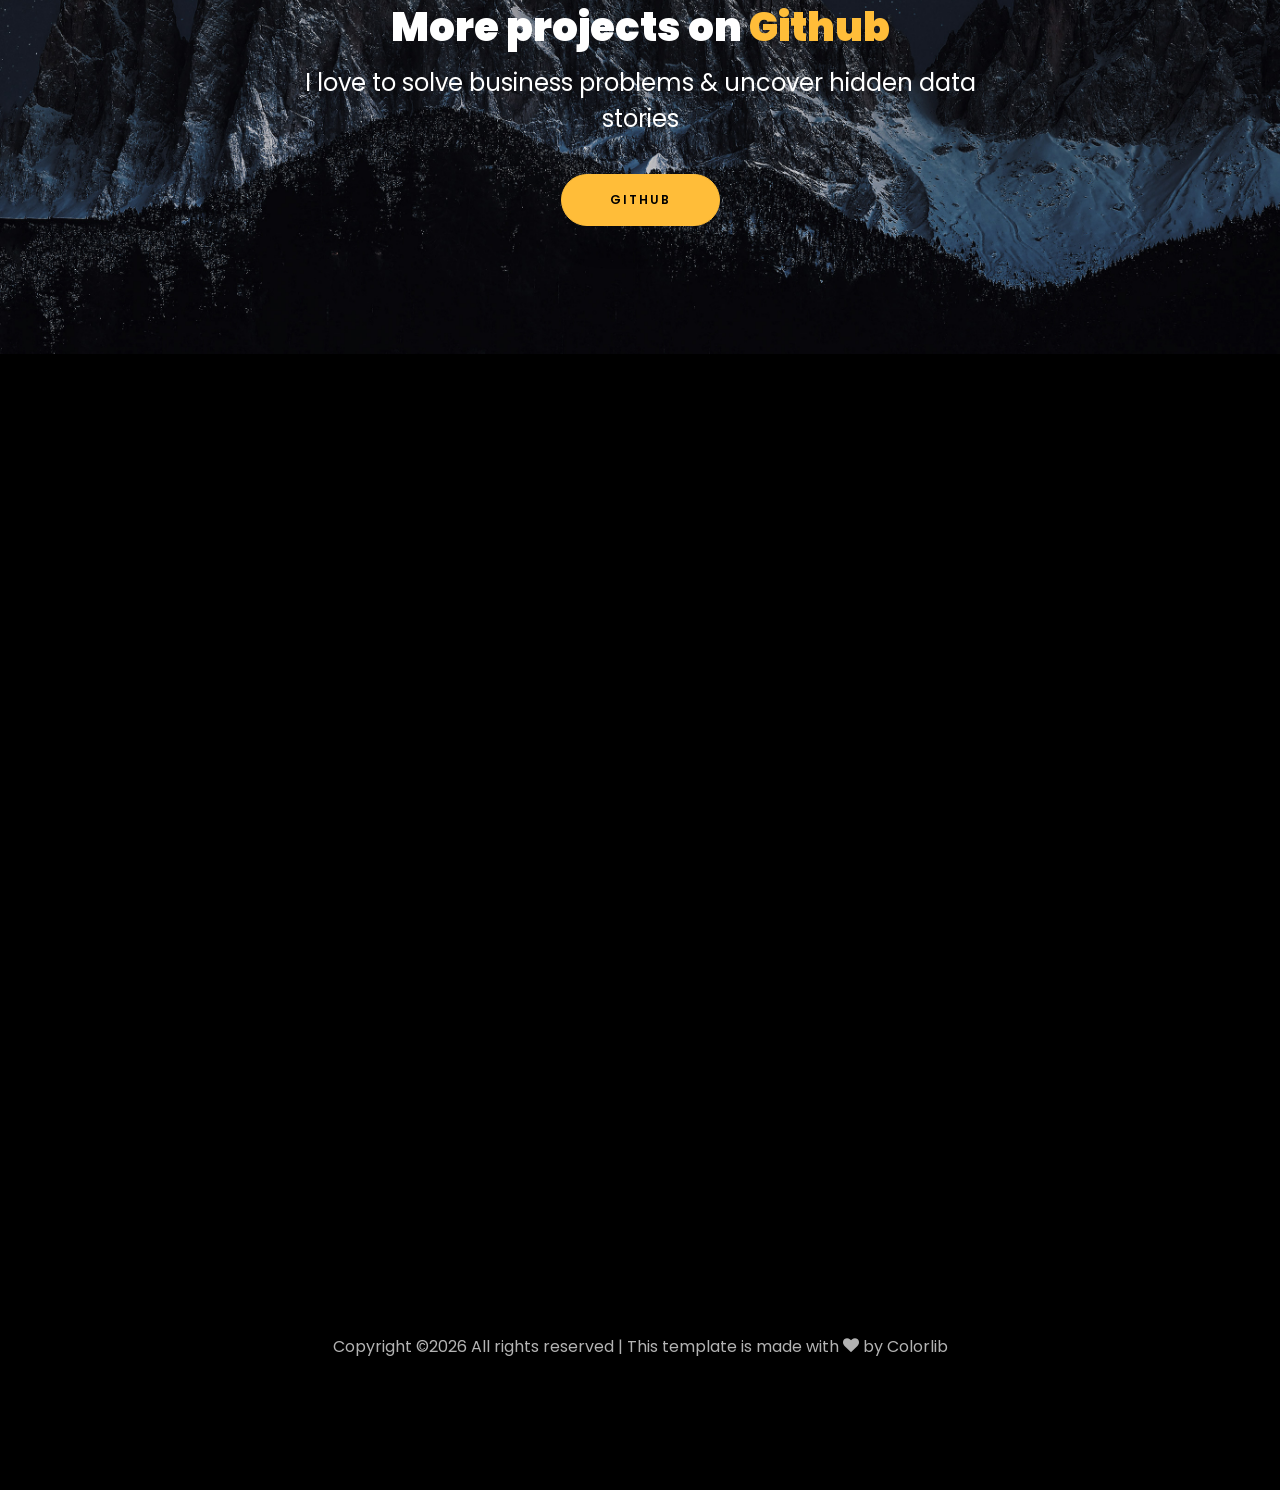
==== commit 9b1c5f87: "name change" ====
--- a/index.html
+++ b/index.html
@@ -1,7 +1,7 @@
 <!DOCTYPE html>
 <html lang="en">
   <head>
-    <title>Rishabh Mishra Portfolio</title>
+    <title>Souvik Sarkar Portfolio</title>
     <meta charset="utf-8">
     <meta name="viewport" content="width=device-width, initial-scale=1, shrink-to-fit=no">
     
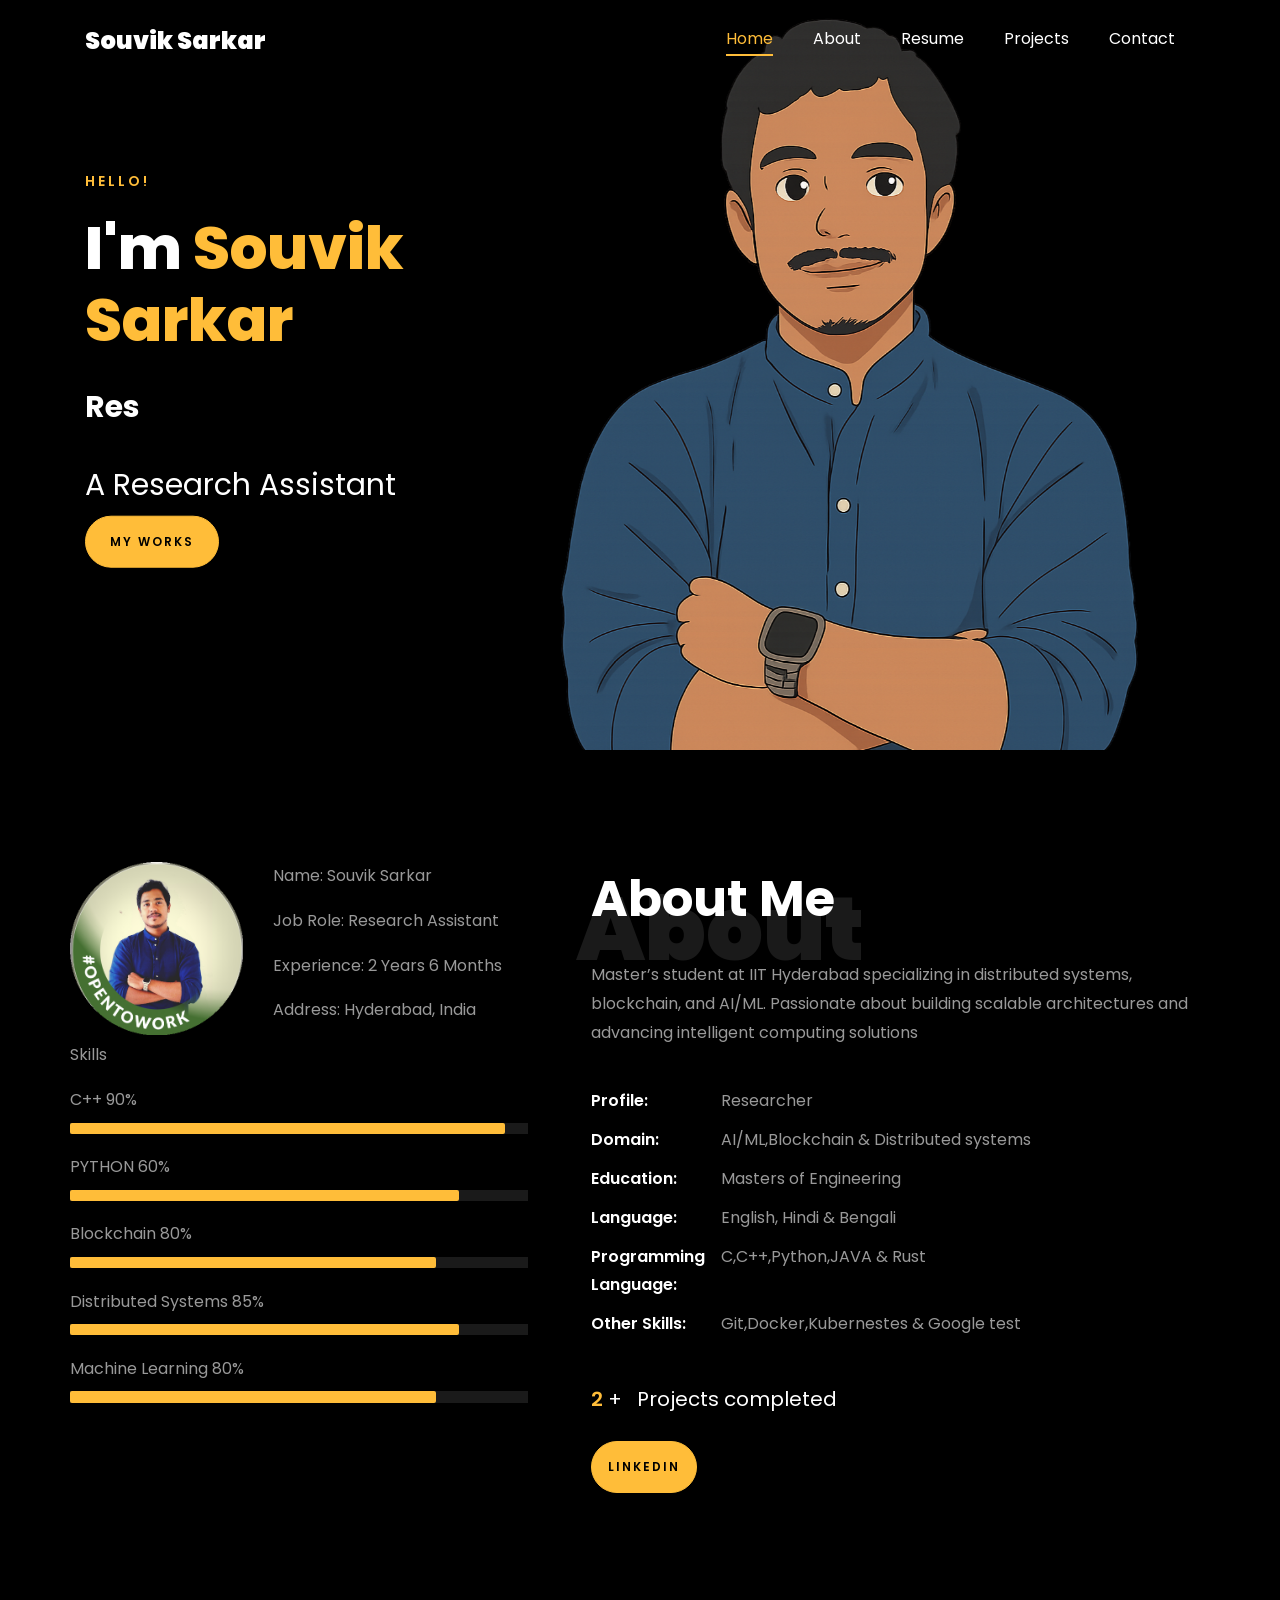
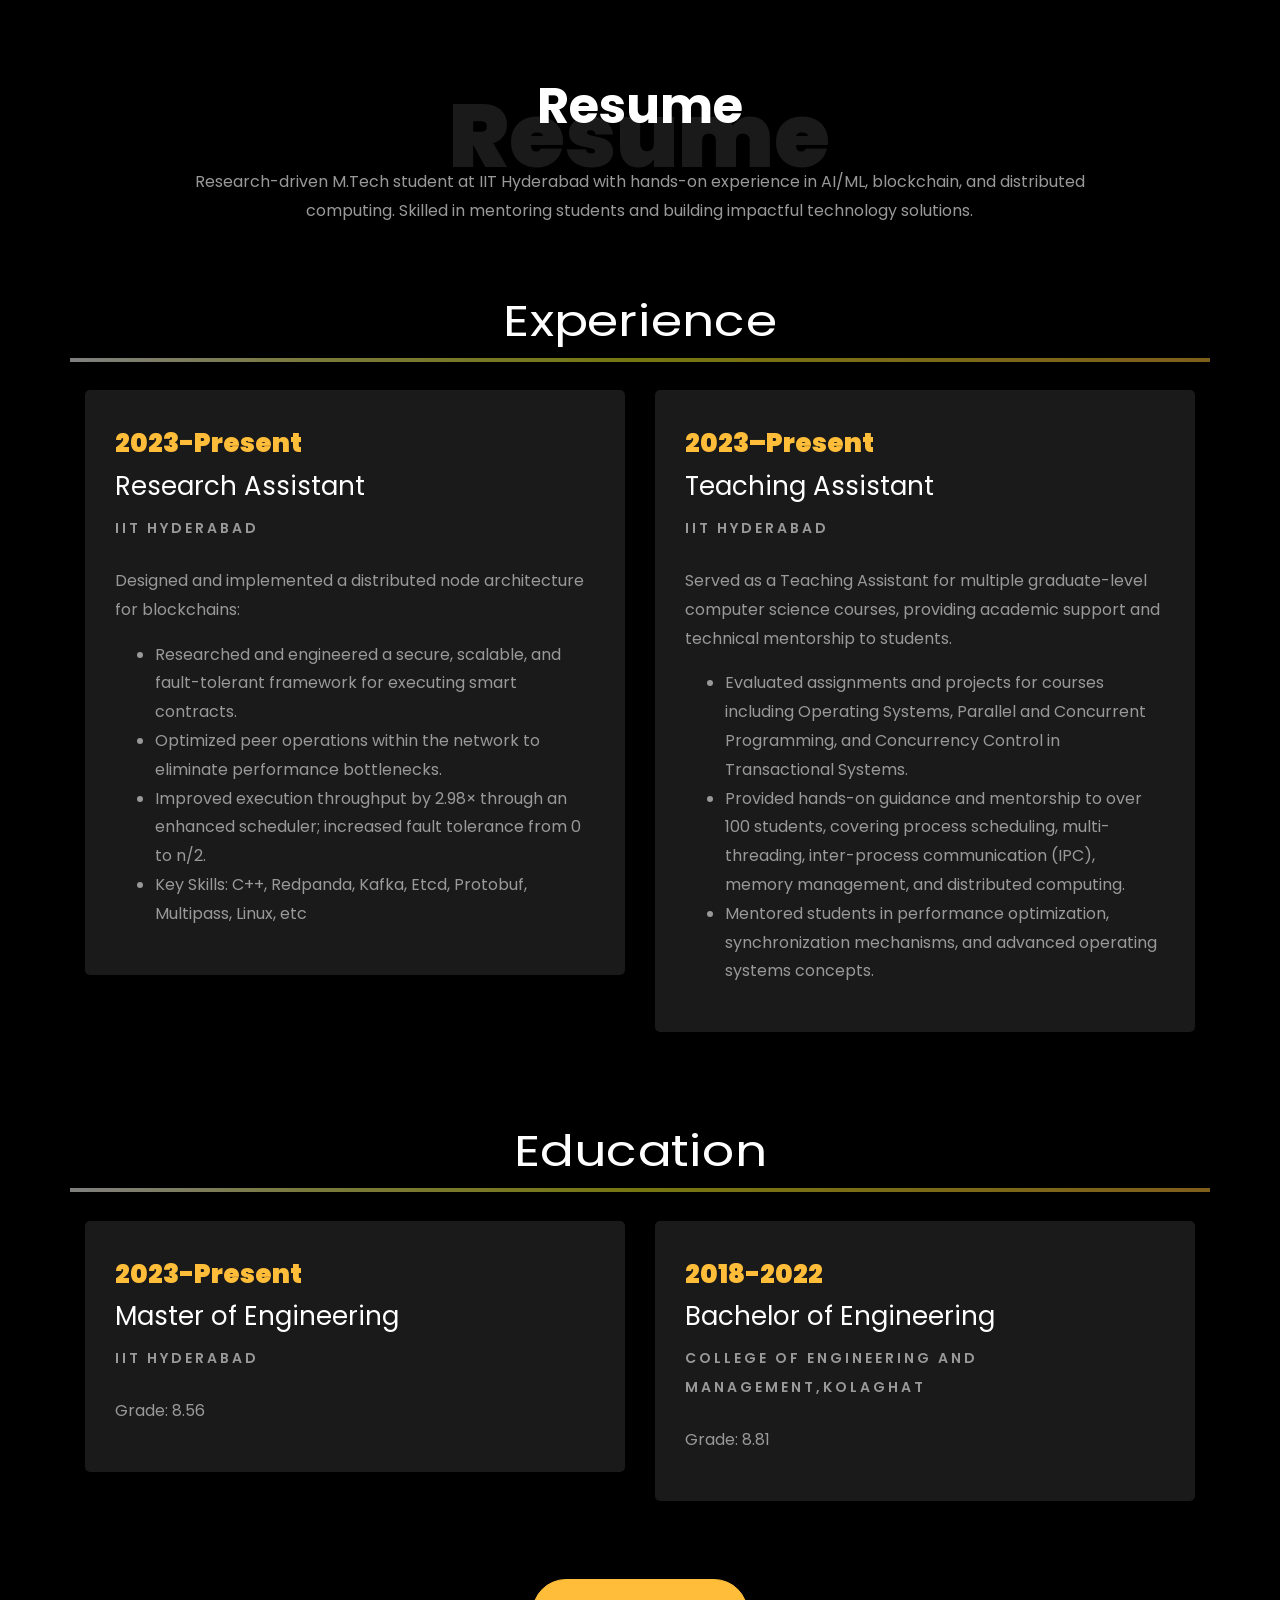
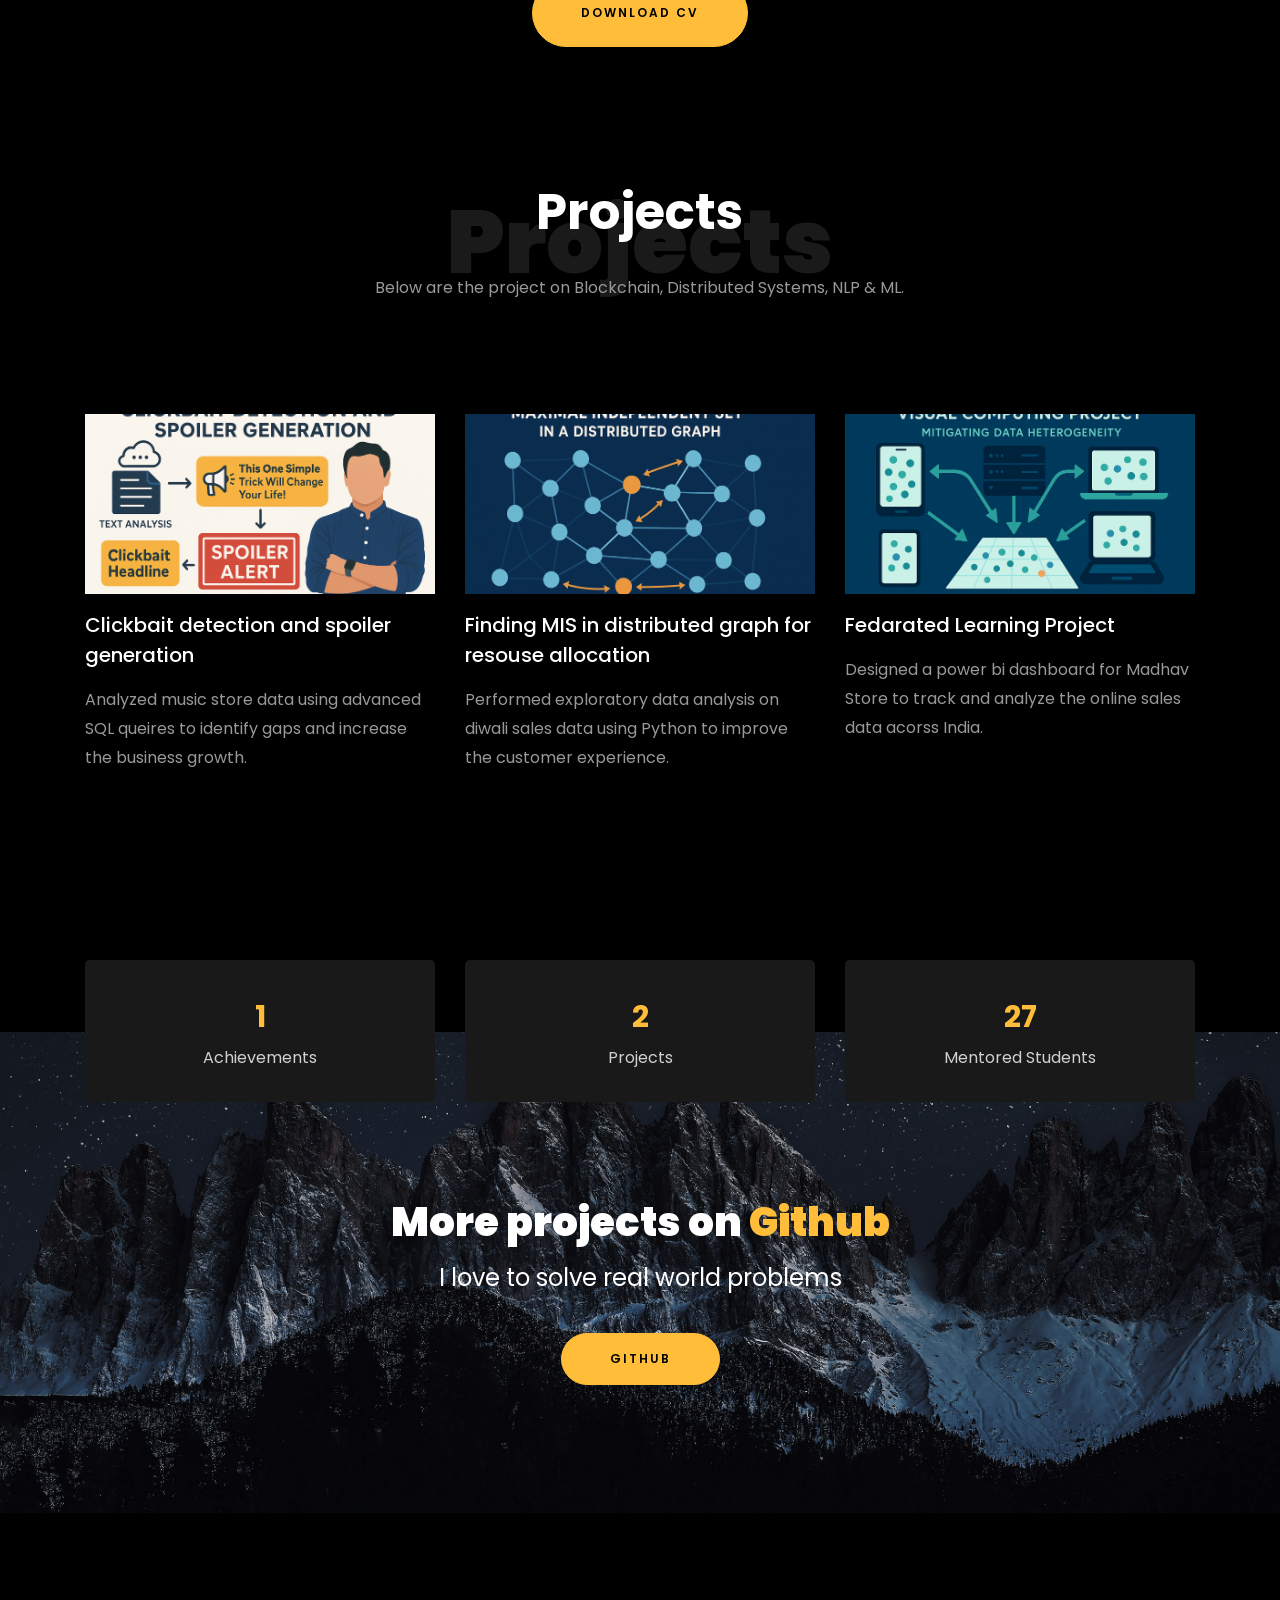
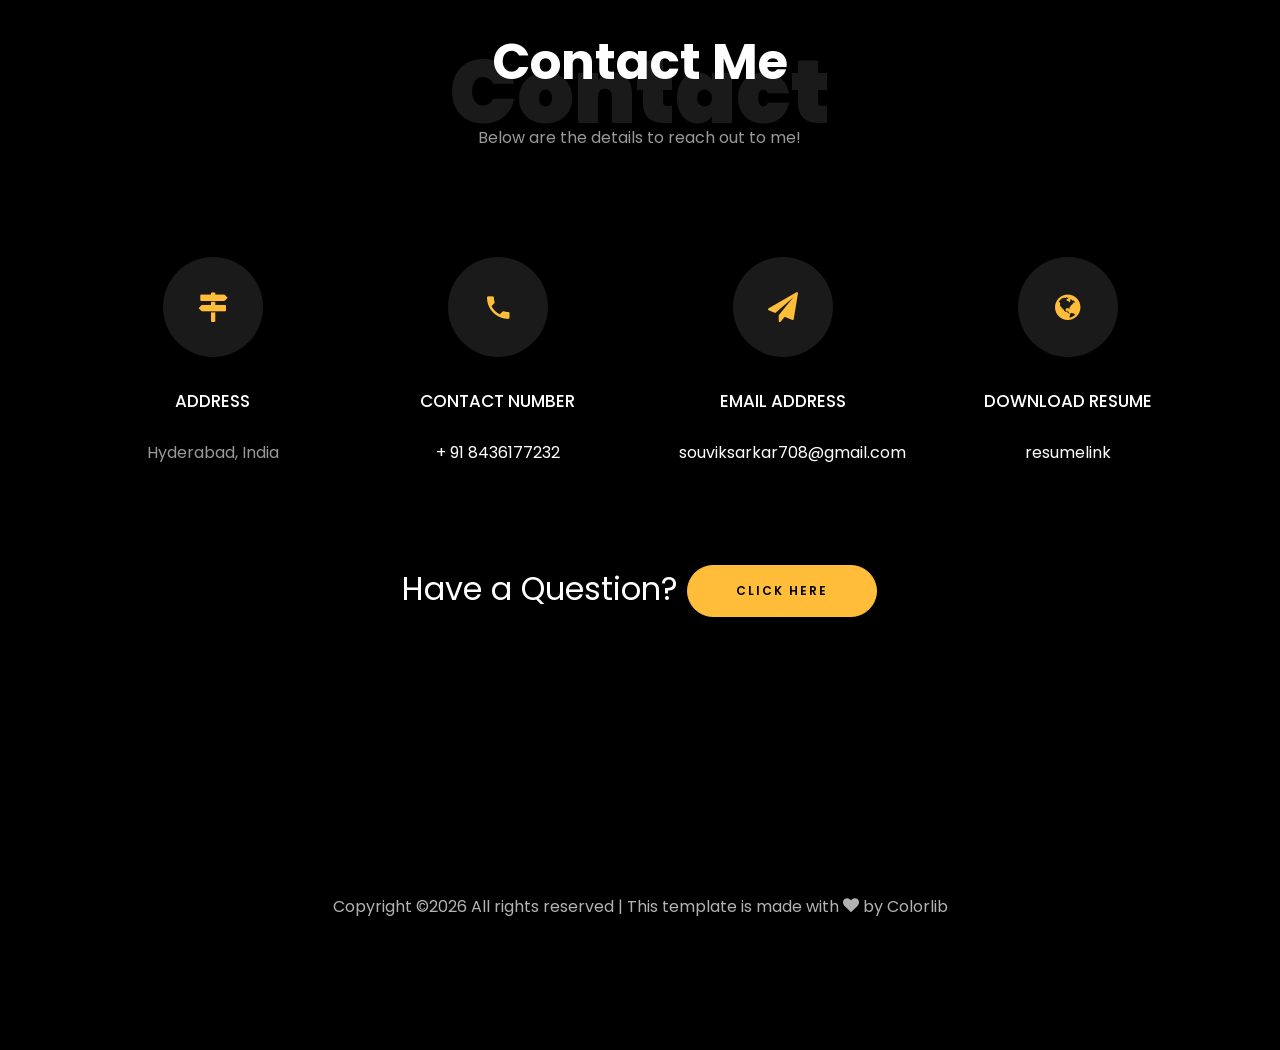
==== commit e8f7a251: "making chnages" ====
--- a/index.html
+++ b/index.html
@@ -288,10 +288,10 @@
 						<div class="counter-wrap ftco-animate d-flex mt-md-3">
 							<div class="text">
 								<p class="mb-4">
-									<span class="number" data-number="30">0</span> <span>+</span>
+									<span class="number" data-number="10">0</span> <span>+</span>
 									<span>&nbsp; Projects completed</span>
 								</p>
-								<p><a href="https://www.linkedin.com/in/rishabhnmishra/" class="btn btn-primary py-3 px-3">LinkedIn</a></p>
+								<p><a href="https://www.linkedin.com/in/souvik-sarkar-a14ba5222/" class="btn btn-primary py-3 px-3">LinkedIn</a></p>
 							</div>
 						</div>
 					</div>
@@ -400,39 +400,39 @@
           <div class="col-md-7 heading-section text-center ftco-animate">
             <h1 class="big big-2">Projects</h1>
             <h2 class="mb-4">Projects</h2>
-            <p>Below are the sample Data Analytics projects on SQL, Python, Power BI & ML.</p>
+            <p>Below are the project on Blockchain, Distributed Systems, NLP & ML.</p>
           </div>
         </div>
         <div class="row d-flex">
           <div class="col-md-4 d-flex ftco-animate">
           	<div class="blog-entry justify-content-end">
-              <a href="https://github.com/rishabhnmishra/SQL_Music_Store_Analysis/blob/main/Music_Store_Query.sql" class="block-20 zoom-effect" style="background-image: url('images/proj_1.jpg');">
+              <a href="https://github.com/rishabhnmishra/SQL_Music_Store_Analysis/blob/main/Music_Store_Query.sql" class="block-20 zoom-effect" style="background-image: url('images/generated-image.png');">
               </a>
               <div class="text mt-3 float-right d-block">
 
-                <h3 class="heading"><a href="https://github.com/rishabhnmishra/SQL_Music_Store_Analysis/blob/main/Music_Store_Query.sql">Digital Music Store Data Analysis using SQL</a></h3>
+                <h3 class="heading"><a href="https://github.com/rishabhnmishra/SQL_Music_Store_Analysis/blob/main/Music_Store_Query.sql">Clickbait detection and spoiler generation</a></h3>
                 <p>Analyzed music store data using advanced SQL queires to identify gaps and increase the business growth.</p>
               </div>
             </div>
           </div>
           <div class="col-md-4 d-flex ftco-animate">
           	<div class="blog-entry justify-content-end">
-              <a href="https://github.com/rishabhnmishra/Python_Diwali_Sales_Analysis/blob/main/Diwali_Sales_Analysis.ipynb" class="block-20 zoom-effect" style="background-image: url('images/proj_2.jpg');">
+              <a href="https://github.com/rishabhnmishra/Python_Diwali_Sales_Analysis/blob/main/Diwali_Sales_Analysis.ipynb" class="block-20 zoom-effect" style="background-image: url('images/project2.png');">
               </a>
               <div class="text mt-3 float-right d-block">
 
-                <h3 class="heading"><a href="https://github.com/rishabhnmishra/Python_Diwali_Sales_Analysis/blob/main/Diwali_Sales_Analysis.ipynb">Data Analysis using Python Project for Beginners</a></h3>
+                <h3 class="heading"><a href="https://github.com/rishabhnmishra/Python_Diwali_Sales_Analysis/blob/main/Diwali_Sales_Analysis.ipynb">Finding MIS in distributed graph for resouse allocation</a></h3>
                 <p>Performed exploratory data analysis on diwali sales data using Python to improve the customer experience.</p>
               </div>
             </div>
           </div>
           <div class="col-md-4 d-flex ftco-animate">
           	<div class="blog-entry">
-              <a href="https://github.com/rishabhnmishra/Madhav_Store_Analysis_PowerBI/blob/main/Madhav%20Store%20dashboard.jpg" class="block-20 zoom-effect" style="background-image: url('images/proj_3.jpg');">
+              <a href="https://github.com/rishabhnmishra/Madhav_Store_Analysis_PowerBI/blob/main/Madhav%20Store%20dashboard.jpg" class="block-20 zoom-effect" style="background-image: url('images/project3.png');">
               </a>
               <div class="text mt-3 float-right d-block">
 
-                <h3 class="heading"><a href="https://github.com/rishabhnmishra/Madhav_Store_Analysis_PowerBI/blob/main/Madhav%20Store%20dashboard.jpg">Power BI Sales dashboard Project for Beginners</a></h3>
+                <h3 class="heading"><a href="https://github.com/rishabhnmishra/Madhav_Store_Analysis_PowerBI/blob/main/Madhav%20Store%20dashboard.jpg">Fedarated Learning Project</a></h3>
                 <p>Designed a power bi dashboard for Madhav Store to track and analyze the online sales data acorss India.</p>
               </div>
             </div>
@@ -440,7 +440,7 @@
         </div>
 	<br>
 		<!-- added justify-content-center to center align the last two projects -->
-		<div class="row d-flex justify-content-center">  
+		<!-- <div class="row d-flex justify-content-center">  
 			<div class="col-md-4 d-flex ftco-animate">
 				<div class="blog-entry justify-content-end">
 				<a href="https://github.com/rishabhnmishra/sales_forecasting/tree/main" class="block-20 zoom-effect" style="background-image: url('images/proj_4.jpg');">
@@ -464,7 +464,7 @@
 			  </div>
 			</div>
 		 </div>
-	  </div>
+	  </div> -->
     </section>
 
 	<section class="ftco-section ftco-no-pt ftco-no-pb ftco-counter img" id="section-counter">
@@ -473,7 +473,7 @@
           <div class="col-md d-flex justify-content-center counter-wrap ftco-animate">
             <div class="block-18">
               <div class="text">
-                <strong class="number" data-number="20">0</strong>
+                <strong class="number" data-number="4">0</strong>
                 <span>Achievements</span>
               </div>
             </div>
@@ -481,7 +481,7 @@
           <div class="col-md d-flex justify-content-center counter-wrap ftco-animate">
             <div class="block-18">
               <div class="text">
-                <strong class="number" data-number="30">0</strong>
+                <strong class="number" data-number="10">0</strong>
                 <span>Projects</span>
               </div>
             </div>
@@ -489,19 +489,19 @@
           <div class="col-md d-flex justify-content-center counter-wrap ftco-animate">
             <div class="block-18">
               <div class="text">
-                <strong class="number" data-number="1000">0</strong>
+                <strong class="number" data-number="100">0</strong>
                 <span>Mentored Students</span>
               </div>
             </div>
           </div>
-          <div class="col-md d-flex justify-content-center counter-wrap ftco-animate">
+          <!-- <div class="col-md d-flex justify-content-center counter-wrap ftco-animate">
             <div class="block-18">
               <div class="text">
                 <strong class="number" data-number="500">0</strong>
                 <span>Cups of coffee</span>
               </div>
             </div>
-          </div>
+          </div> -->
         </div>
       </div>
 	
@@ -510,9 +510,9 @@
 				<div class="row justify-content-center">
 					<div class="col-md-7 ftco-animate text-center">
 						<h2>More projects on<span> Github  </span> </h2>
-						<div class="heading"> <h4> I love to solve business problems &amp; uncover hidden data stories </h4>
+						<div class="heading"> <h4> I love to solve real world problems </h4>
 						<br>
-						<p><a href="https://github.com/rishabhnmishra" class="btn btn-primary py-3 px-5">GitHub</a></p>
+						<p><a href="https://github.com/Souvik708" class="btn btn-primary py-3 px-5">GitHub</a></p>
 						</div>
 					</div>
 				</div>
@@ -539,7 +539,7 @@
           			<span class="icon-map-signs"></span>
           		</div>
           		<h3 class="mb-4">Address</h3>
-	            <p>Bengaluru, India</p>
+	            <p>Hyderabad, India</p>
 	          </div>
           </div>
           <div class="col-md-6 col-lg-3 d-flex ftco-animate">
@@ -548,7 +548,7 @@
           			<span class="icon-phone2"></span>
           		</div>
           		<h3 class="mb-4">Contact Number</h3>
-	            <p><a href="tel://0101010101">+ 0 101 0101 101</a></p>
+	            <p><a href="tel://8436177232">+ 91 8436177232</a></p>
 	          </div>
           </div>
           <div class="col-md-6 col-lg-3 d-flex ftco-animate">
@@ -557,7 +557,7 @@
           			<span class="icon-paper-plane"></span>
           		</div>
           		<h3 class="mb-4">Email Address</h3>
-	            <p><a href="mailto:info@yoursite.com">conctact@domainname.com</a></p>
+	            <p><a href="mailto:souviksarkar708@gmail.com">souviksarkar708@gmail.com</a></p>
 	          </div>
           </div>
           <div class="col-md-6 col-lg-3 d-flex ftco-animate">
@@ -566,7 +566,7 @@
           			<span class="icon-globe"></span>
           		</div>
           		<h3 class="mb-4">Download Resume</h3>
-	            <p><a href="#">resumelink</a></p>
+	            <p><a href="https://drive.google.com/drive/u/0/folders/1ifLXo5T909lkzysosNxT42clPBA8Pxtm">resumelink</a></p>
 	          </div>
           </div>
 
@@ -575,17 +575,17 @@
 			<br>
 			<div class="row justify-content-center">
 				<div class="col-md-7 ftco-animate text-center">
-					<h2>Have a<span> Question?  </span> <a href="https://forms.gle/uLaTShUKXraAvHJ77" class="btn btn-primary py-3 px-5">Click Here</a> </h2>
+					<h2>Have a<span> Question?  </span> <a href="#" class="btn btn-primary py-3 px-5">Click Here</a> </h2>
 				</div>
 			</div>
 				<br>
 					<ul class="ftco-footer-social list-unstyled d-flex justify-content-center align-items-center mb-0">
 					  <li class="ftco-animate normal-txt">Find me on  </li>
-					  <li class="ftco-animate"><a href="https://www.youtube.com/@RishabhMishraOfficial"><span class="icon-youtube"></span></a></li>
-					  <li class="ftco-animate"><a href="https://www.linkedin.com/in/rishabhnmishra/"><span class="icon-linkedin"></span></a></li>  
-					  <li class="ftco-animate"><a href="https://twitter.com/rishabhnmishra"><span class="icon-twitter"></span></a></li>
-					  <li class="ftco-animate"><a href="https://twitter.com/rishabhnmishra"><span class="icon-facebook"></span></a></li>
-				      <li class="ftco-animate"><a href="https://www.instagram.com/rishabhnmishra/"><span class="icon-instagram"></span></a></li>
+					  <li class="ftco-animate"><a href="#"><span class="icon-youtube"></span></a></li>
+					  <li class="ftco-animate"><a href="https://www.linkedin.com/in/souvik-sarkar-a14ba5222/"><span class="icon-linkedin"></span></a></li>  
+					  <li class="ftco-animate"><a href="#"><span class="icon-twitter"></span></a></li>
+					  <li class="ftco-animate"><a href="#"><span class="icon-facebook"></span></a></li>
+				      <li class="ftco-animate"><a href="#"><span class="icon-instagram"></span></a></li>
 					</ul>
 				<br>
 		   </div>
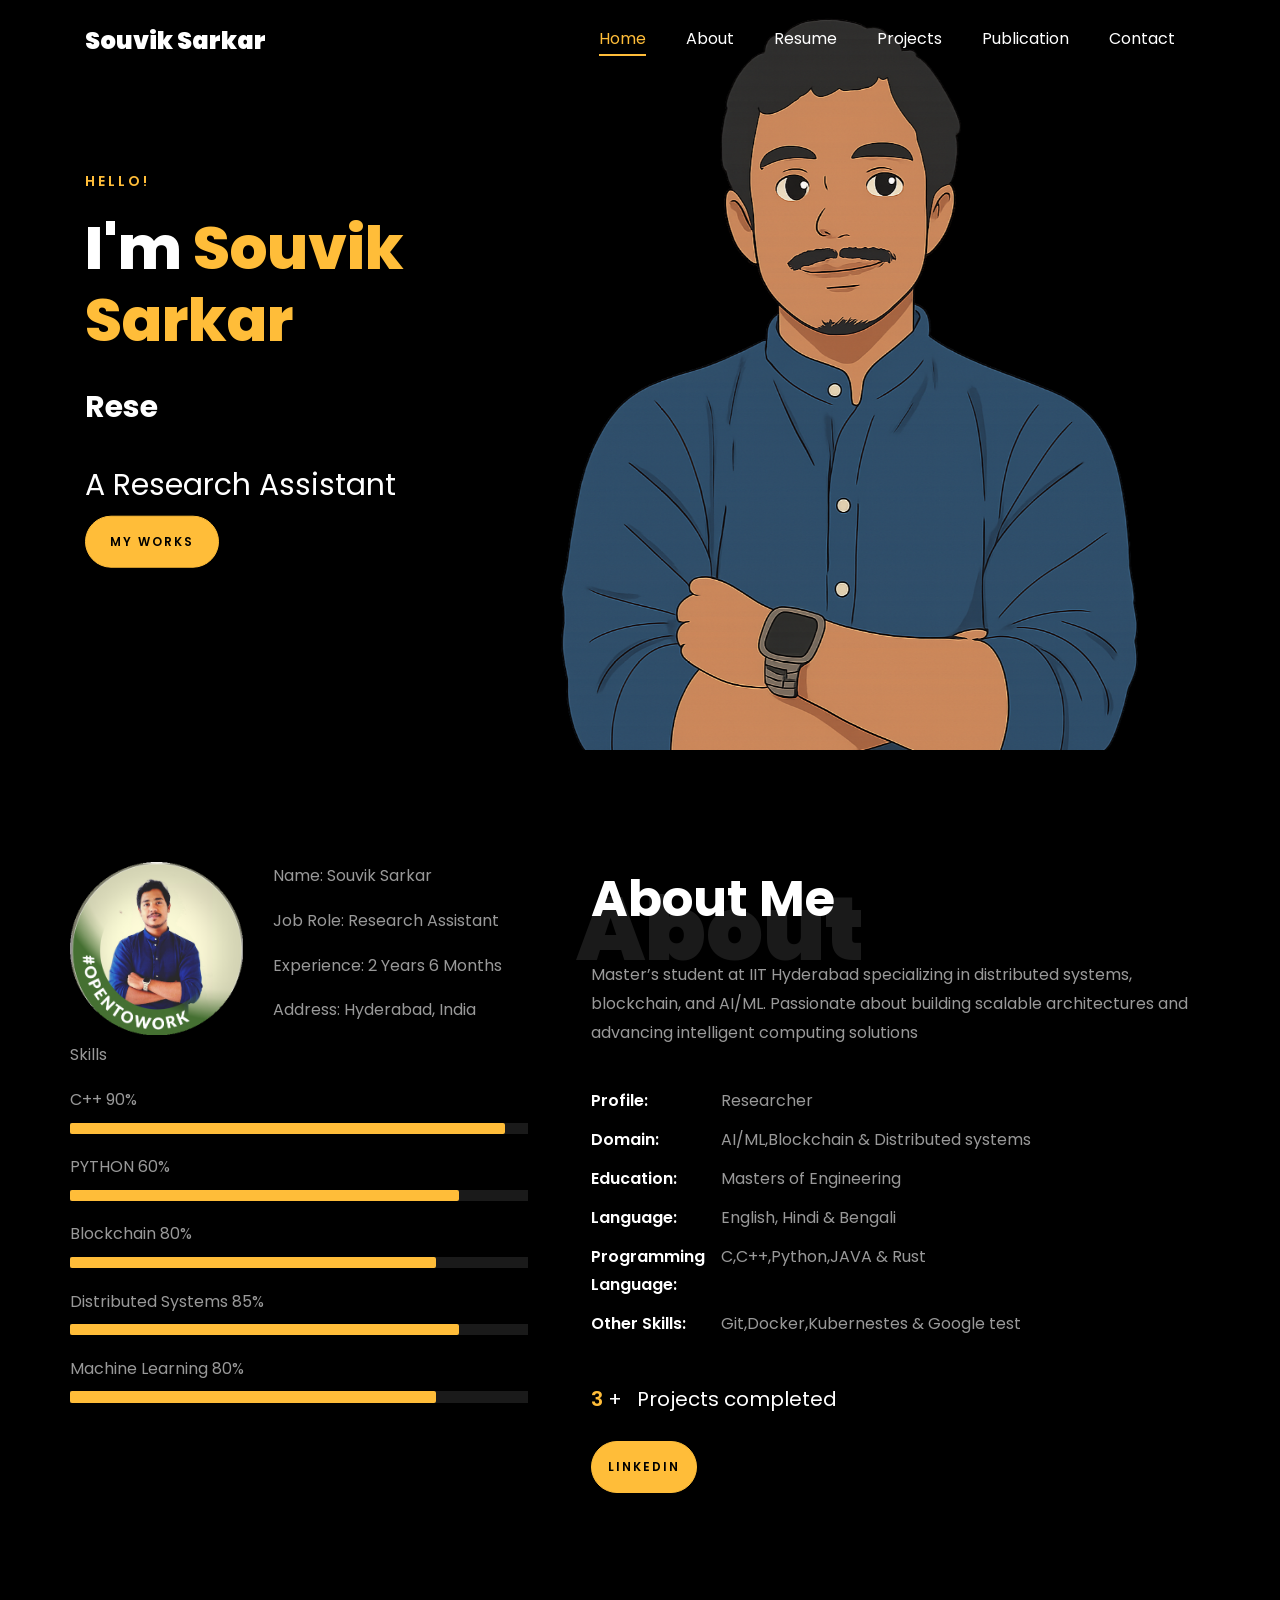
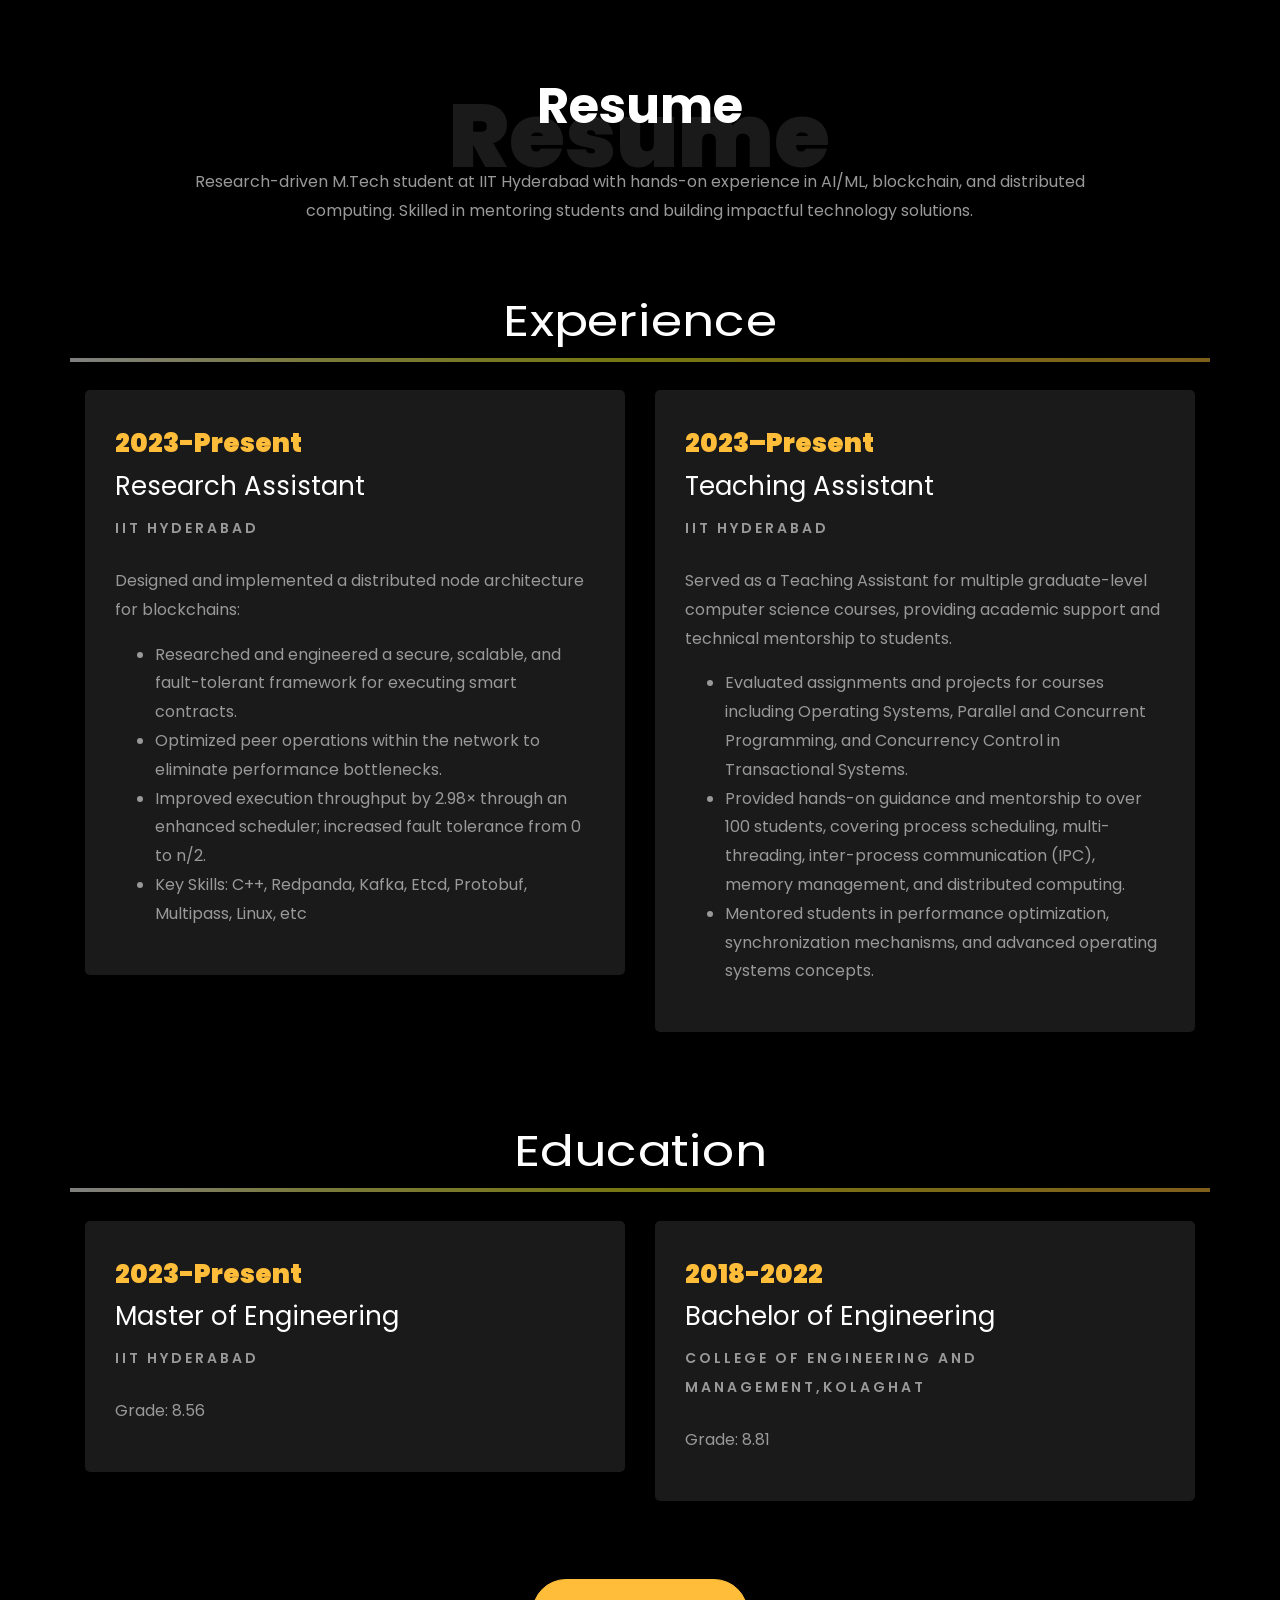
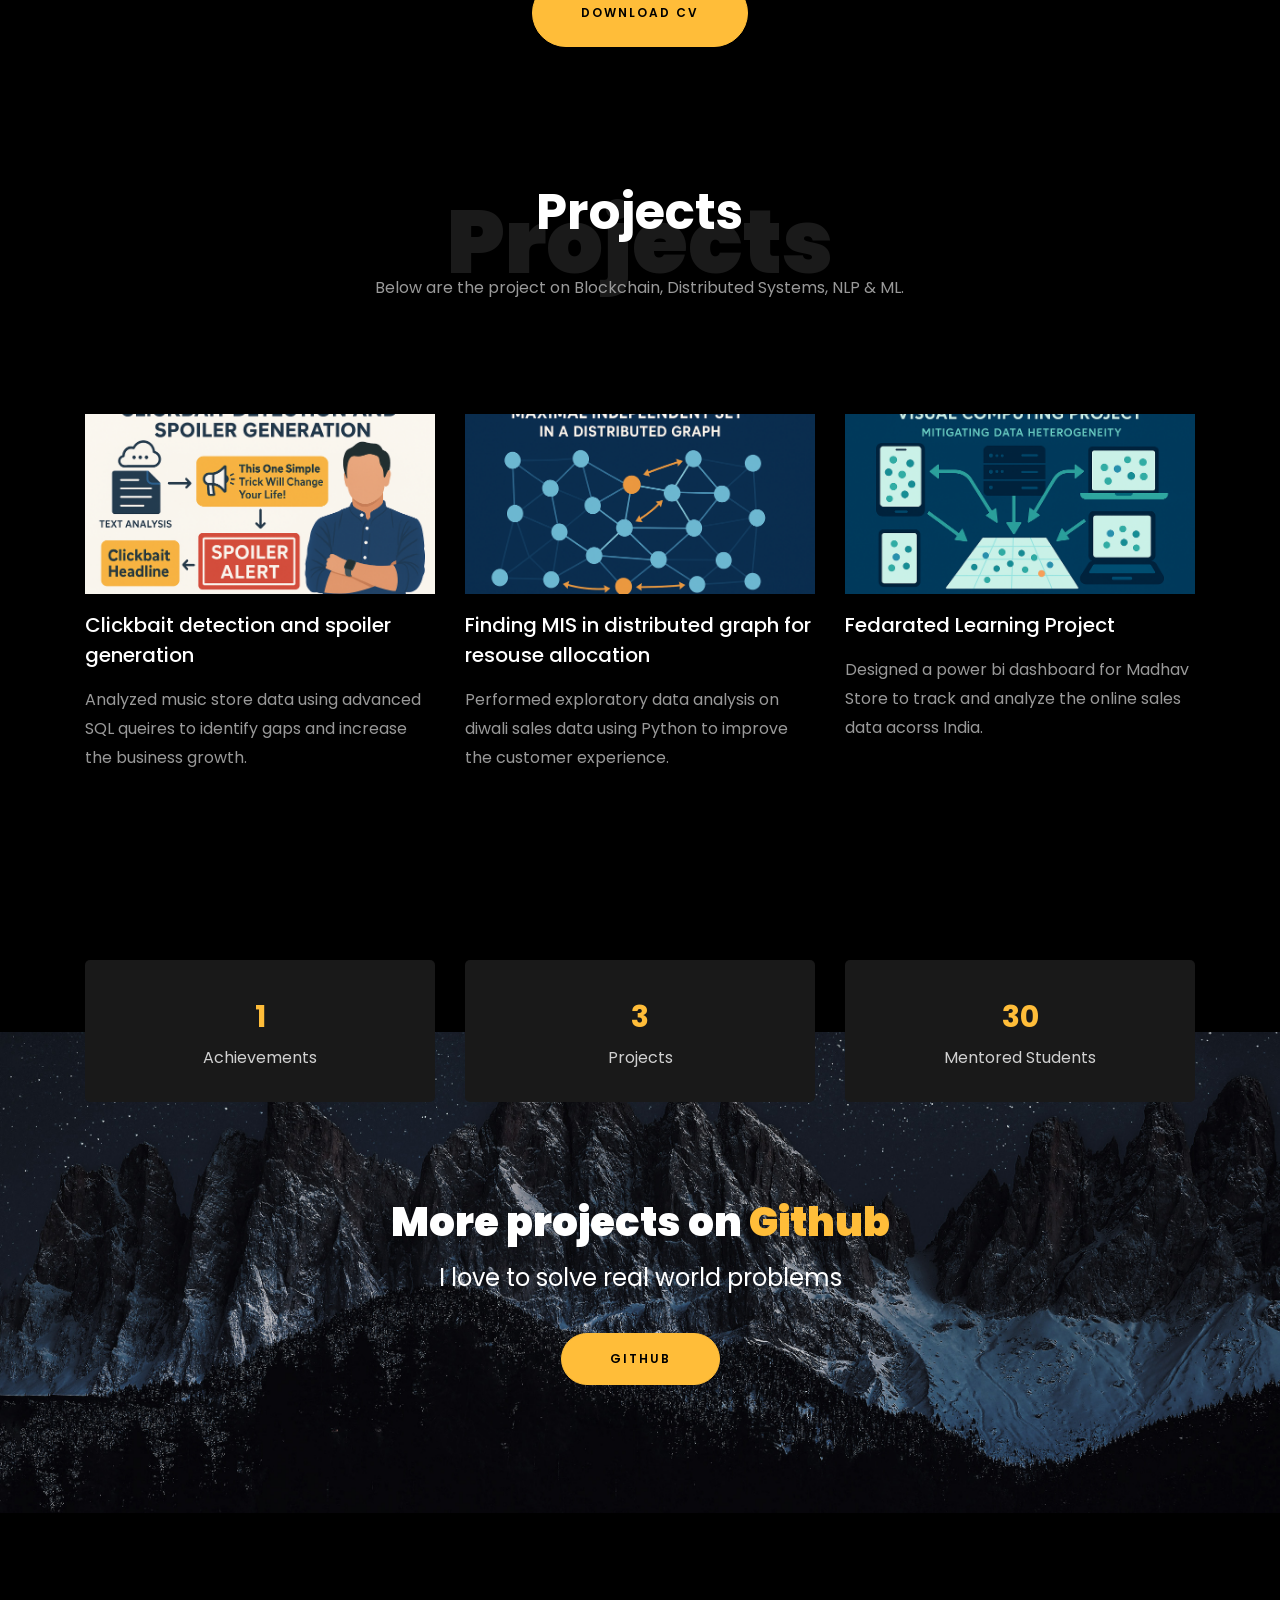
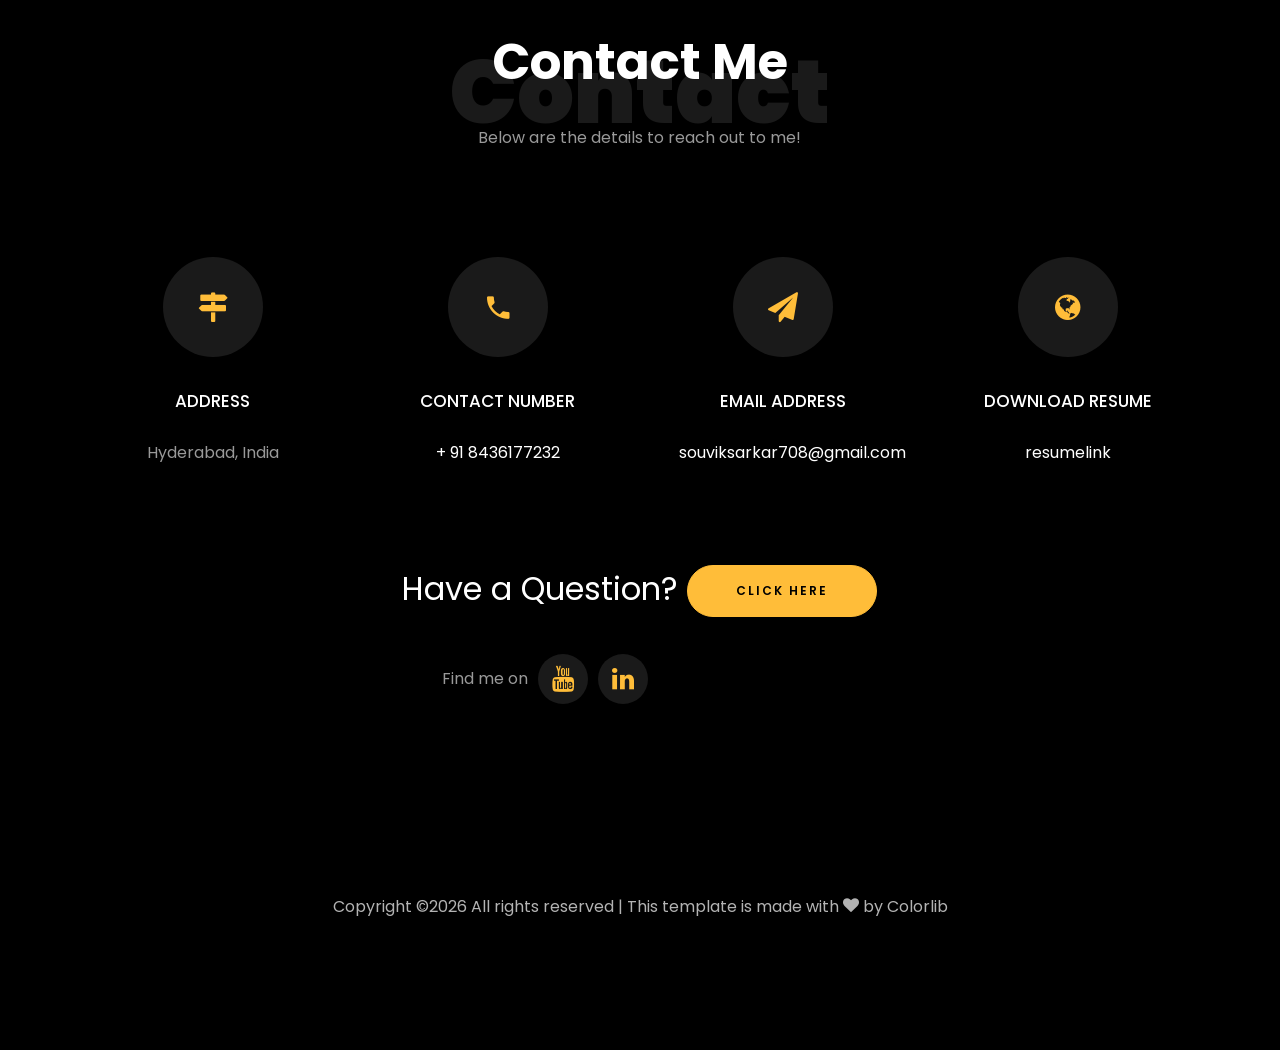
==== commit 19b251d0: "updating the projects" ====
--- a/index.html
+++ b/index.html
@@ -130,6 +130,7 @@
 	          <li class="nav-item"><a href="#about-section" class="nav-link"><span>About</span></a></li>
 	          <li class="nav-item"><a href="#resume-section" class="nav-link"><span>Resume</span></a></li>
 	          <li class="nav-item"><a href="#project-section" class="nav-link"><span>Projects</span></a></li>
+			  <li class="nav-item"><a href="#" class="nav-link"><span>Publication</span></a></li>
 	          <li class="nav-item"><a href="#contact-section" class="nav-link"><span>Contact</span></a></li>
 	        </ul>
 	      </div>
@@ -406,33 +407,33 @@
         <div class="row d-flex">
           <div class="col-md-4 d-flex ftco-animate">
           	<div class="blog-entry justify-content-end">
-              <a href="https://github.com/rishabhnmishra/SQL_Music_Store_Analysis/blob/main/Music_Store_Query.sql" class="block-20 zoom-effect" style="background-image: url('images/generated-image.png');">
+              <a href="https://github.com/Souvik708/Resume-Projects/tree/main/NLP" class="block-20 zoom-effect" style="background-image: url('images/generated-image.png');">
               </a>
               <div class="text mt-3 float-right d-block">
 
-                <h3 class="heading"><a href="https://github.com/rishabhnmishra/SQL_Music_Store_Analysis/blob/main/Music_Store_Query.sql">Clickbait detection and spoiler generation</a></h3>
+                <h3 class="heading"><a href="https://github.com/Souvik708/Resume-Projects/tree/main/NLP">Clickbait detection and spoiler generation</a></h3>
                 <p>Analyzed music store data using advanced SQL queires to identify gaps and increase the business growth.</p>
               </div>
             </div>
           </div>
           <div class="col-md-4 d-flex ftco-animate">
           	<div class="blog-entry justify-content-end">
-              <a href="https://github.com/rishabhnmishra/Python_Diwali_Sales_Analysis/blob/main/Diwali_Sales_Analysis.ipynb" class="block-20 zoom-effect" style="background-image: url('images/project2.png');">
+              <a href="https://github.com/Souvik708/Resume-Projects/tree/main/DC" class="block-20 zoom-effect" style="background-image: url('images/project2.png');">
               </a>
               <div class="text mt-3 float-right d-block">
 
-                <h3 class="heading"><a href="https://github.com/rishabhnmishra/Python_Diwali_Sales_Analysis/blob/main/Diwali_Sales_Analysis.ipynb">Finding MIS in distributed graph for resouse allocation</a></h3>
+                <h3 class="heading"><a href="https://github.com/Souvik708/Resume-Projects/tree/main/DC">Finding MIS in distributed graph for resouse allocation</a></h3>
                 <p>Performed exploratory data analysis on diwali sales data using Python to improve the customer experience.</p>
               </div>
             </div>
           </div>
           <div class="col-md-4 d-flex ftco-animate">
           	<div class="blog-entry">
-              <a href="https://github.com/rishabhnmishra/Madhav_Store_Analysis_PowerBI/blob/main/Madhav%20Store%20dashboard.jpg" class="block-20 zoom-effect" style="background-image: url('images/project3.png');">
+              <a href="https://github.com/Souvik708/Resume-Projects/tree/main/VC" class="block-20 zoom-effect" style="background-image: url('images/project3.png');">
               </a>
               <div class="text mt-3 float-right d-block">
 
-                <h3 class="heading"><a href="https://github.com/rishabhnmishra/Madhav_Store_Analysis_PowerBI/blob/main/Madhav%20Store%20dashboard.jpg">Fedarated Learning Project</a></h3>
+                <h3 class="heading"><a href="https://github.com/Souvik708/Resume-Projects/tree/main/VC">Fedarated Learning Project</a></h3>
                 <p>Designed a power bi dashboard for Madhav Store to track and analyze the online sales data acorss India.</p>
               </div>
             </div>
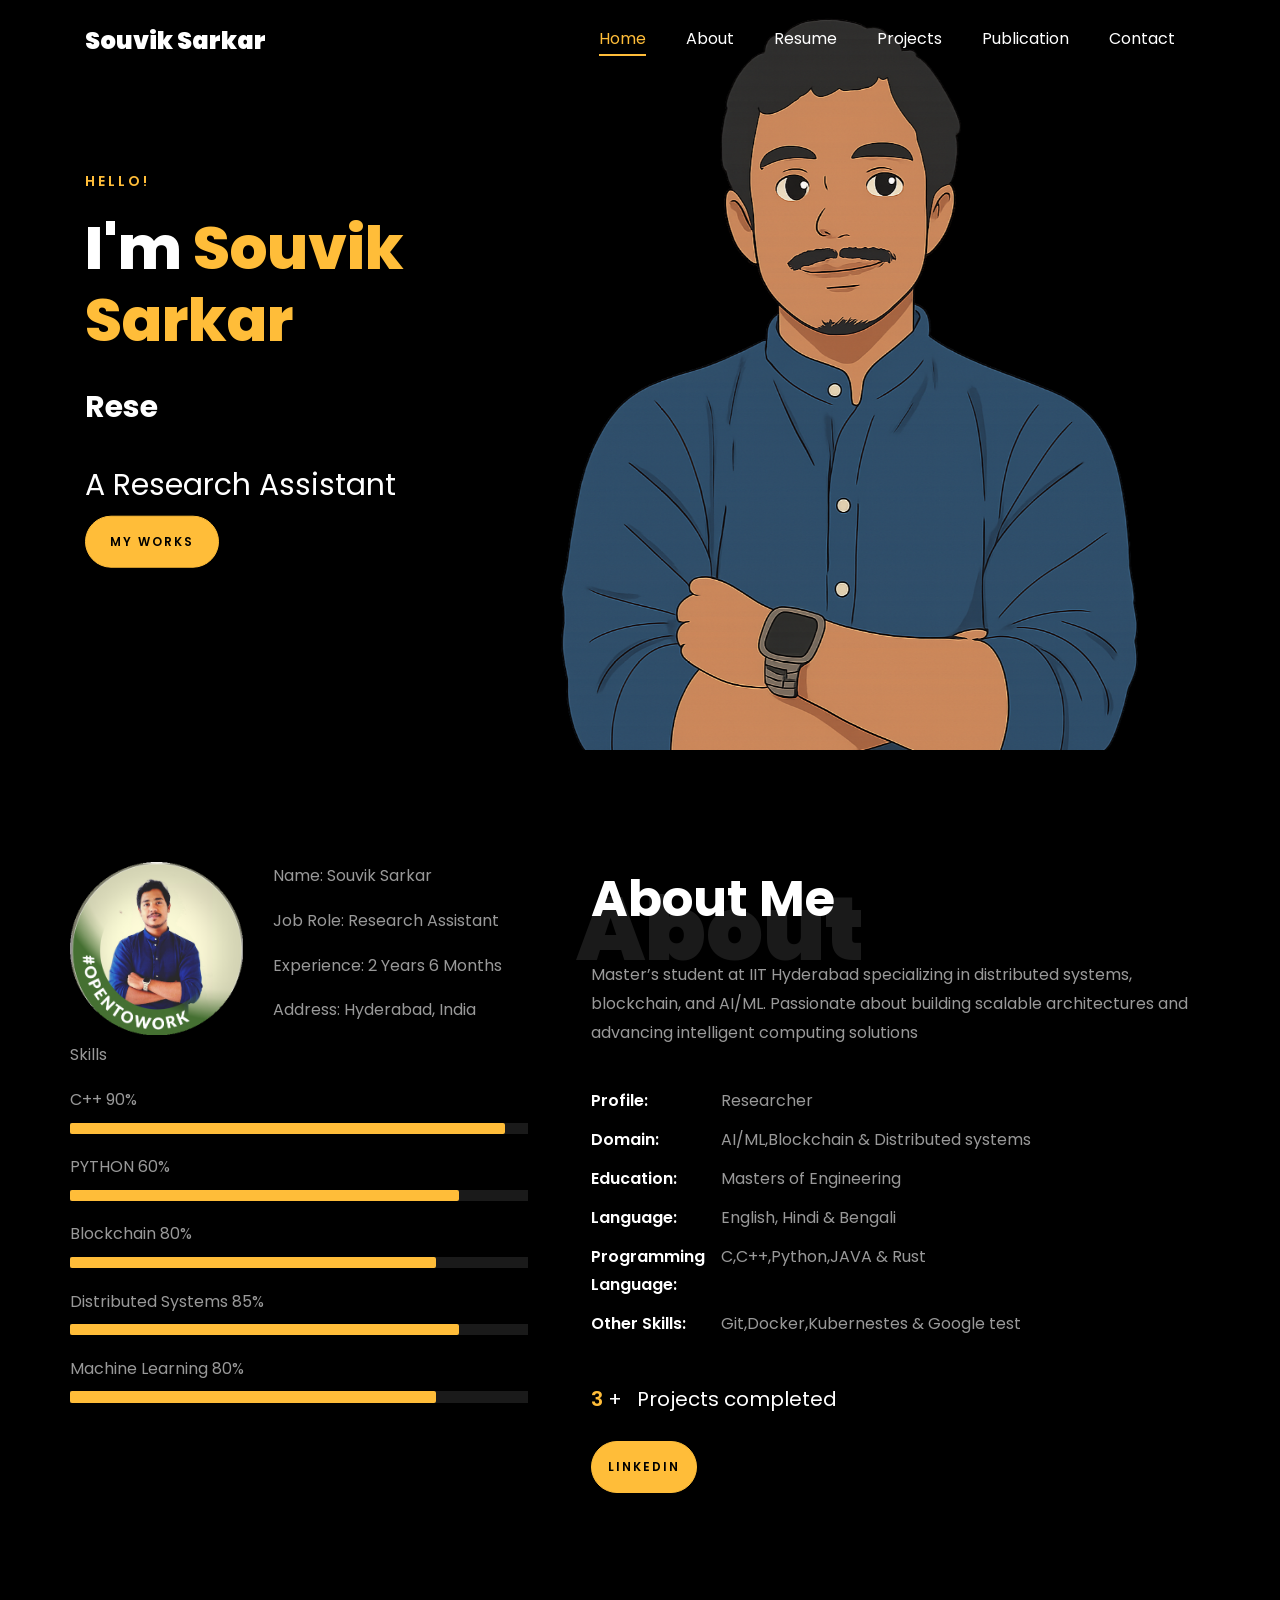
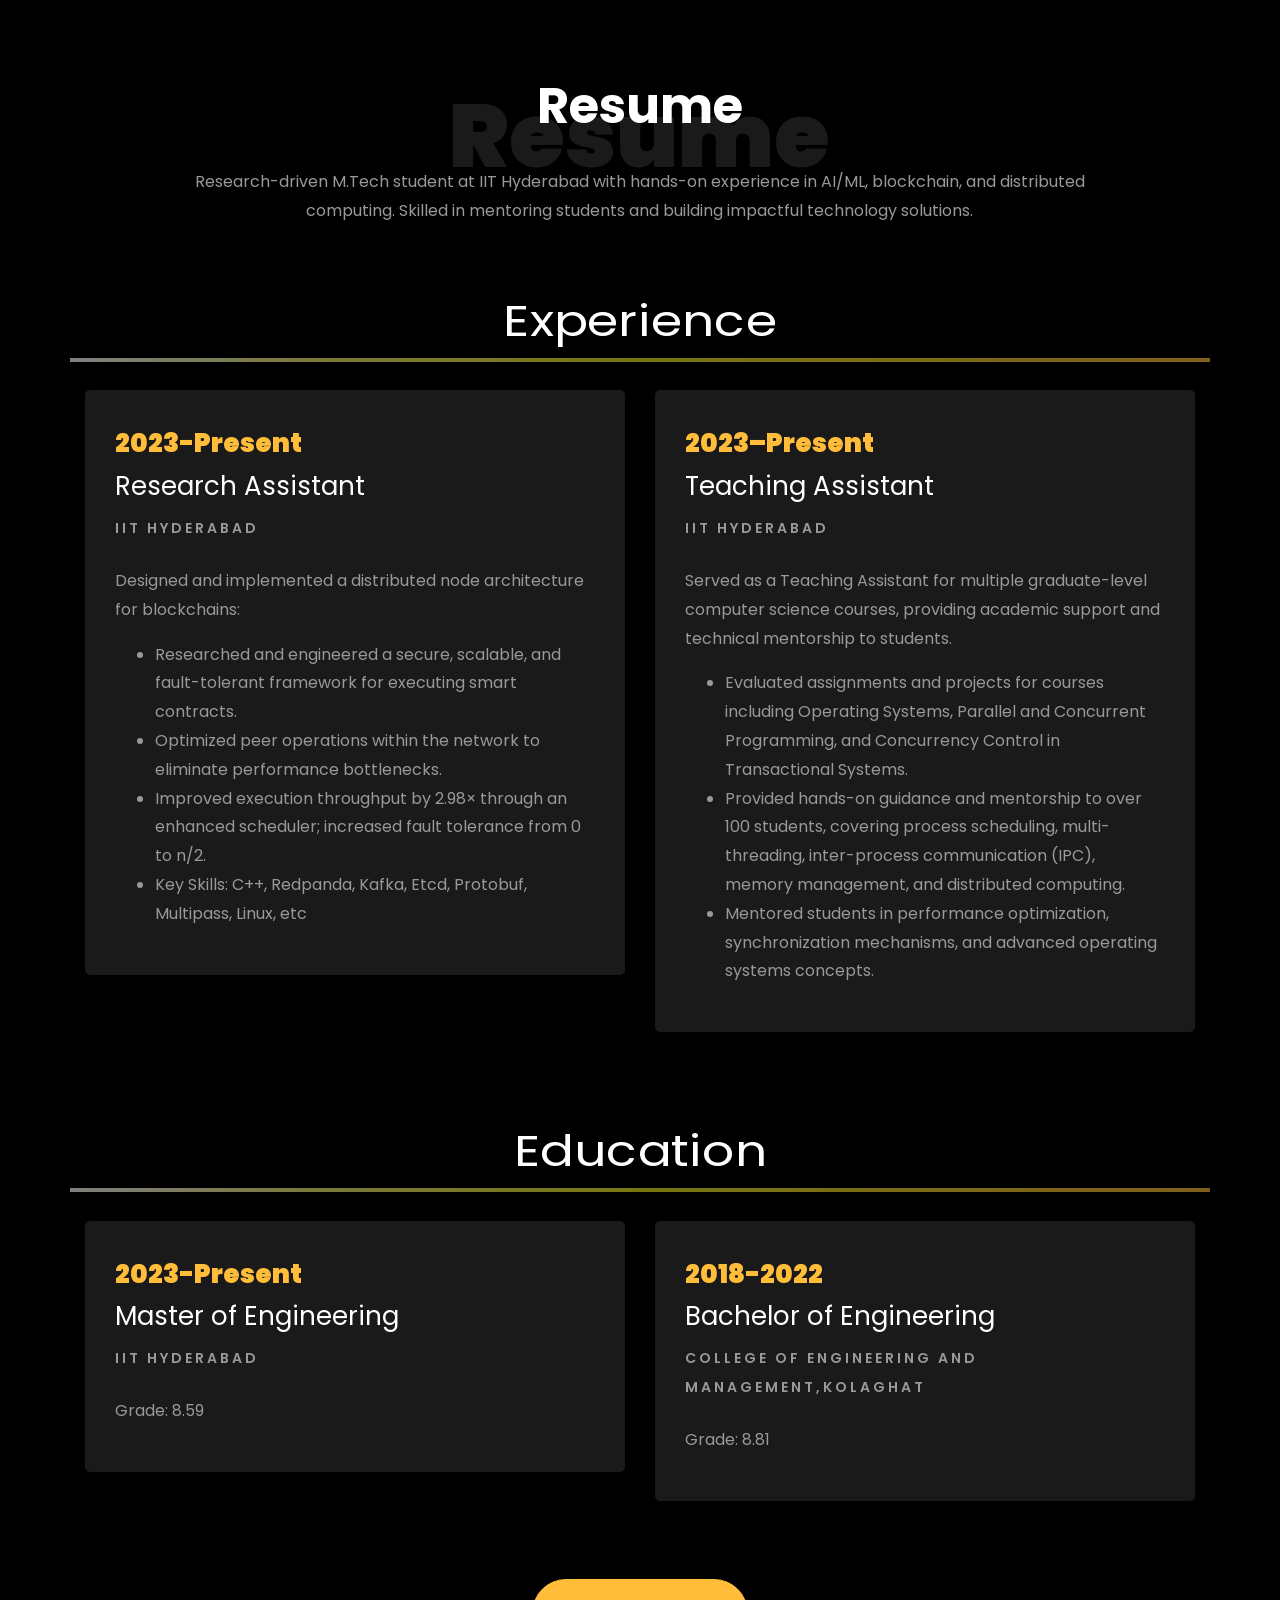
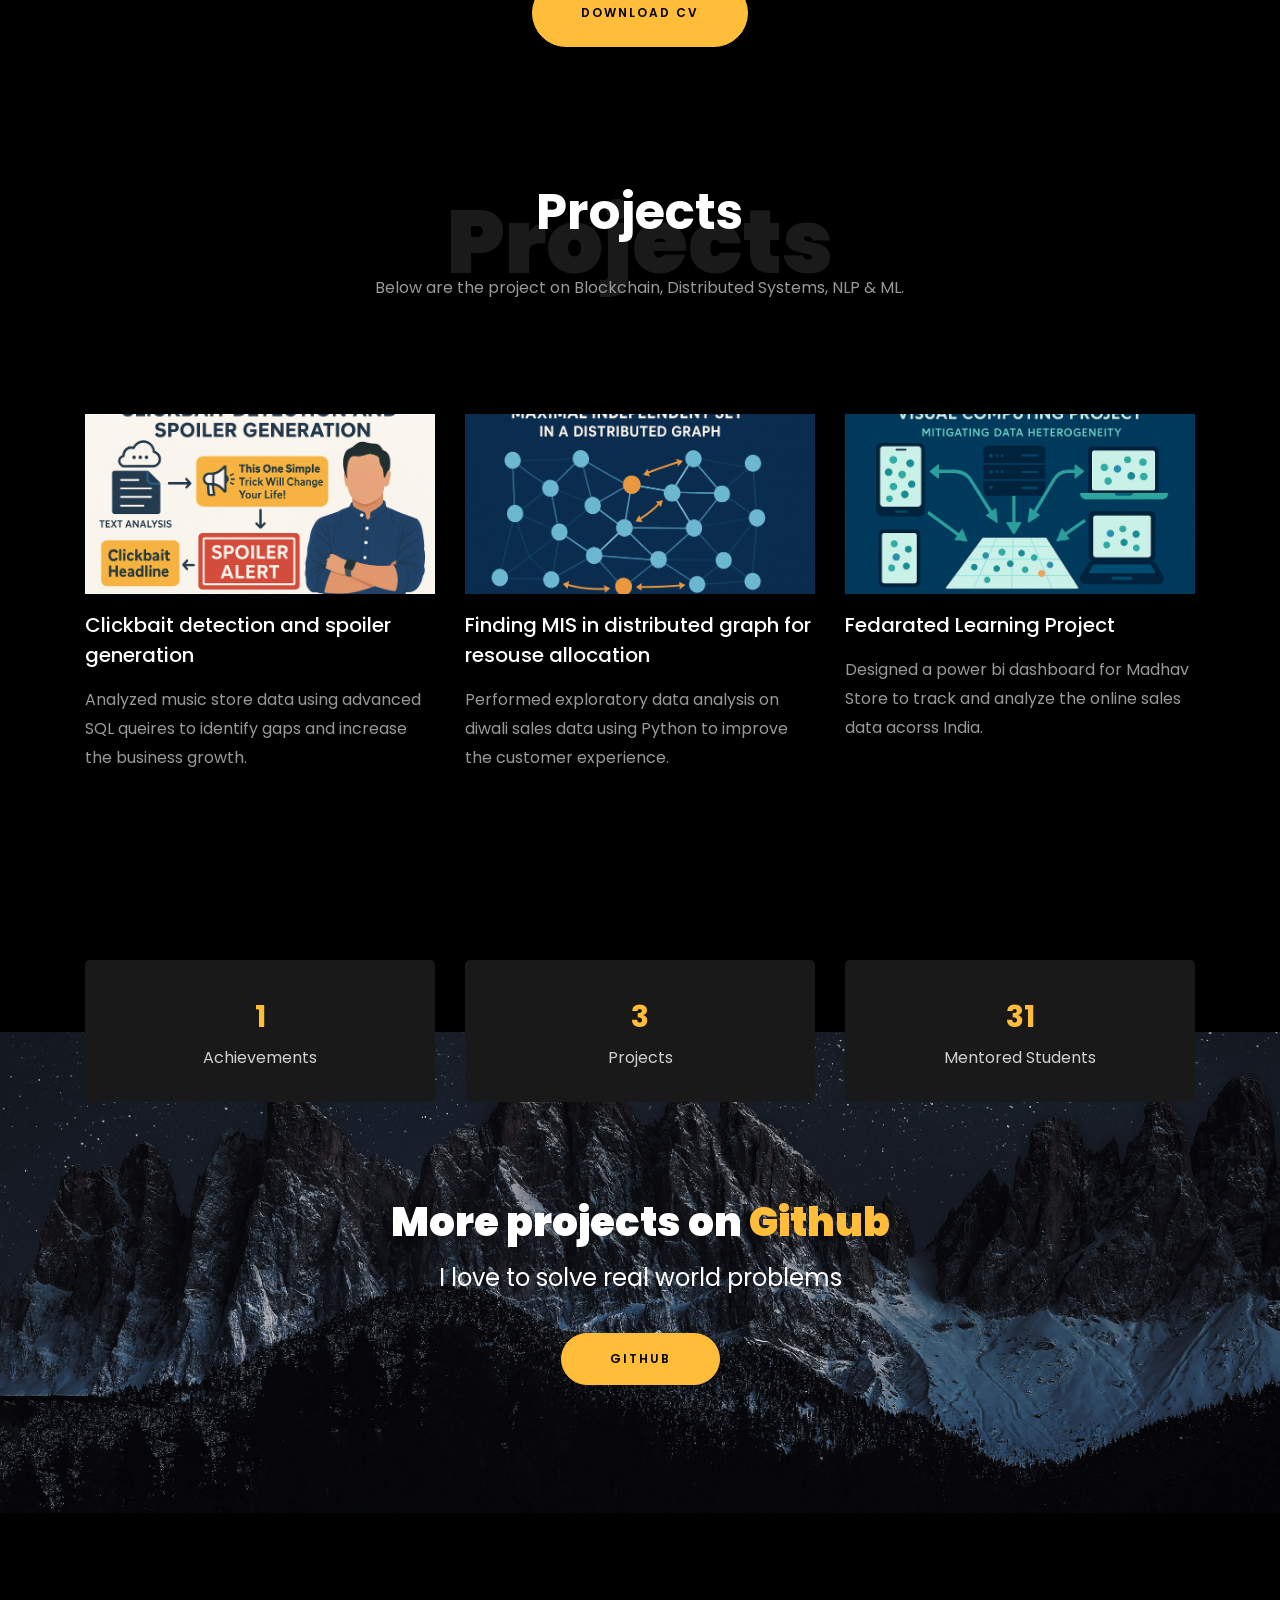
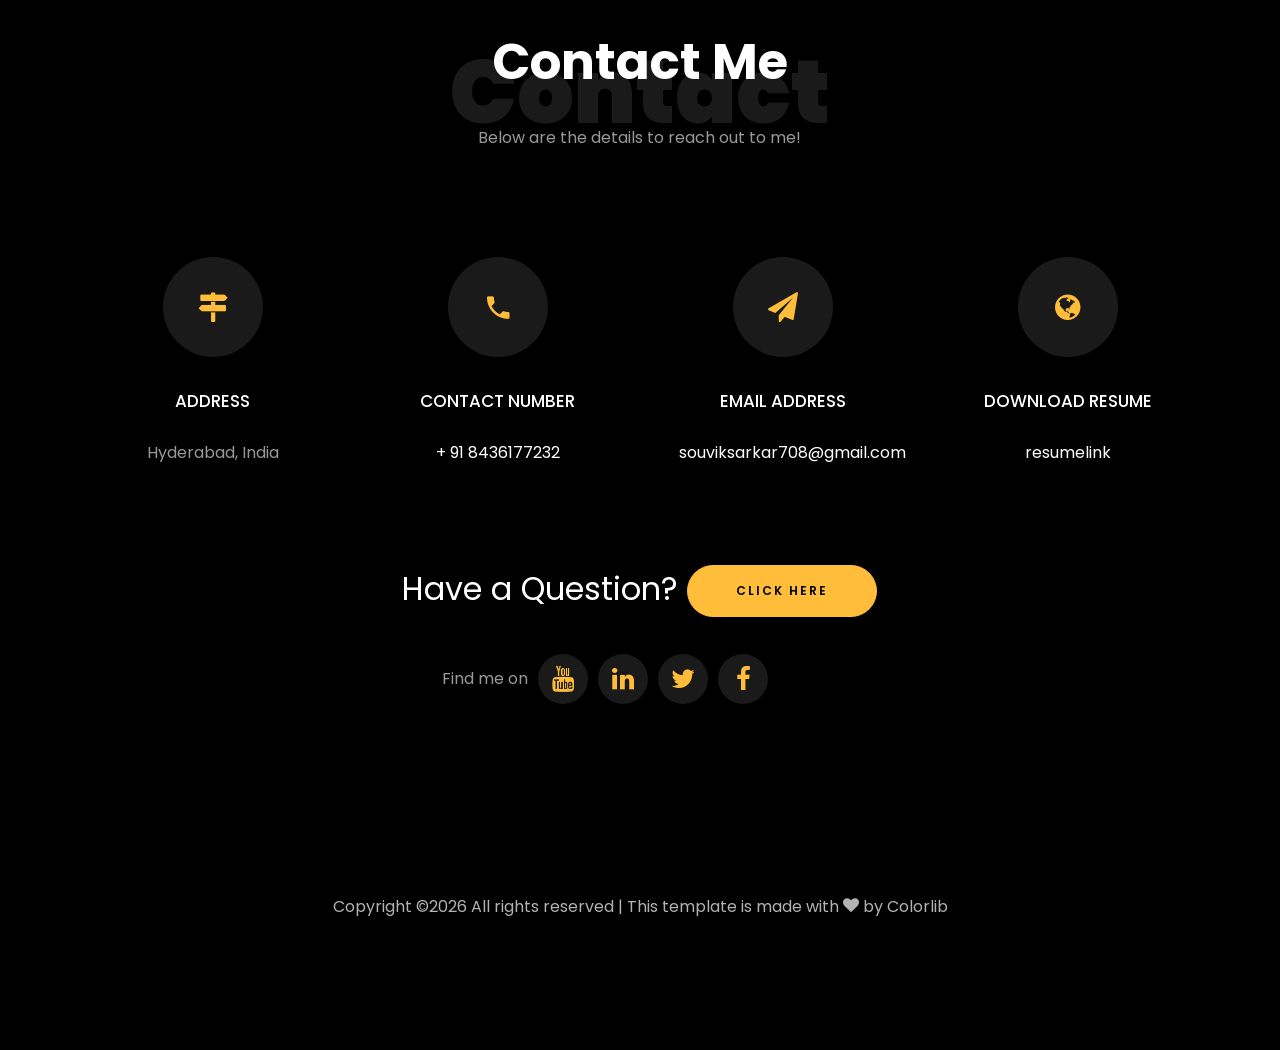
==== commit 7de104cd: "updating links" ====
--- a/index.html
+++ b/index.html
@@ -371,7 +371,7 @@
     					<span class="date">2023-Present</span>
     					<h2>Master of Engineering</h2>
     					<span class="position">IIT Hyderabad</span>
-    					<p class="mt-4">Grade: 8.56</p>
+    					<p class="mt-4">Grade: 8.59</p>
     				</div>
     			</div>
 
@@ -387,7 +387,7 @@
 
     		<div class="row justify-content-center mt-5">
     			<div class="col-md-6 text-center ftco-animate">
-    				<p><a href="https://drive.google.com/drive/u/0/folders/1ifLXo5T909lkzysosNxT42clPBA8Pxtm" class="btn btn-primary py-4 px-5">Download CV</a></p>
+    				<p><a href="https://drive.google.com/file/d/1c8USrD42RAqp1OsjMxQMpdARiaY_6McQ/view?usp=sharing" class="btn btn-primary py-4 px-5">Download CV</a></p>
     			</div>
     		</div>
     	</div>
@@ -567,7 +567,7 @@
           			<span class="icon-globe"></span>
           		</div>
           		<h3 class="mb-4">Download Resume</h3>
-	            <p><a href="https://drive.google.com/drive/u/0/folders/1ifLXo5T909lkzysosNxT42clPBA8Pxtm">resumelink</a></p>
+	            <p><a href="https://drive.google.com/file/d/1c8USrD42RAqp1OsjMxQMpdARiaY_6McQ/view?usp=sharing">resumelink</a></p>
 	          </div>
           </div>
 
